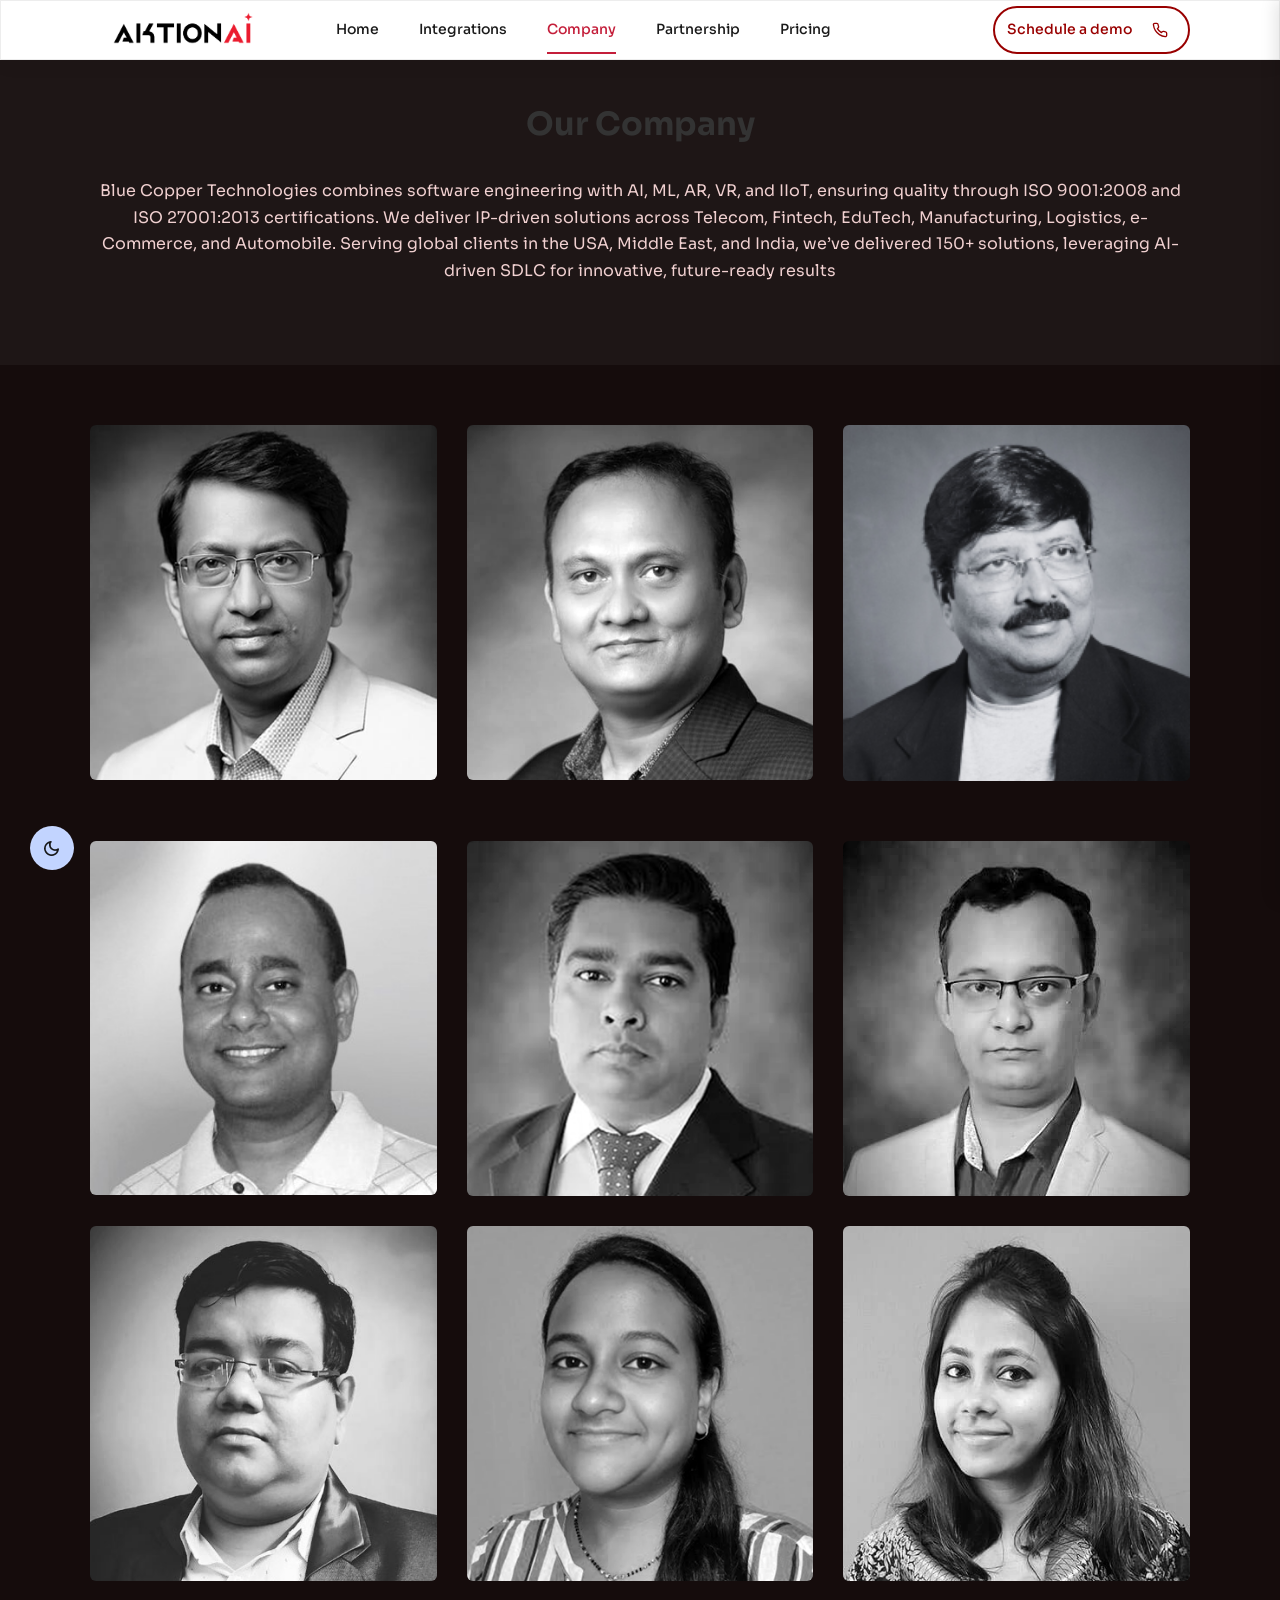
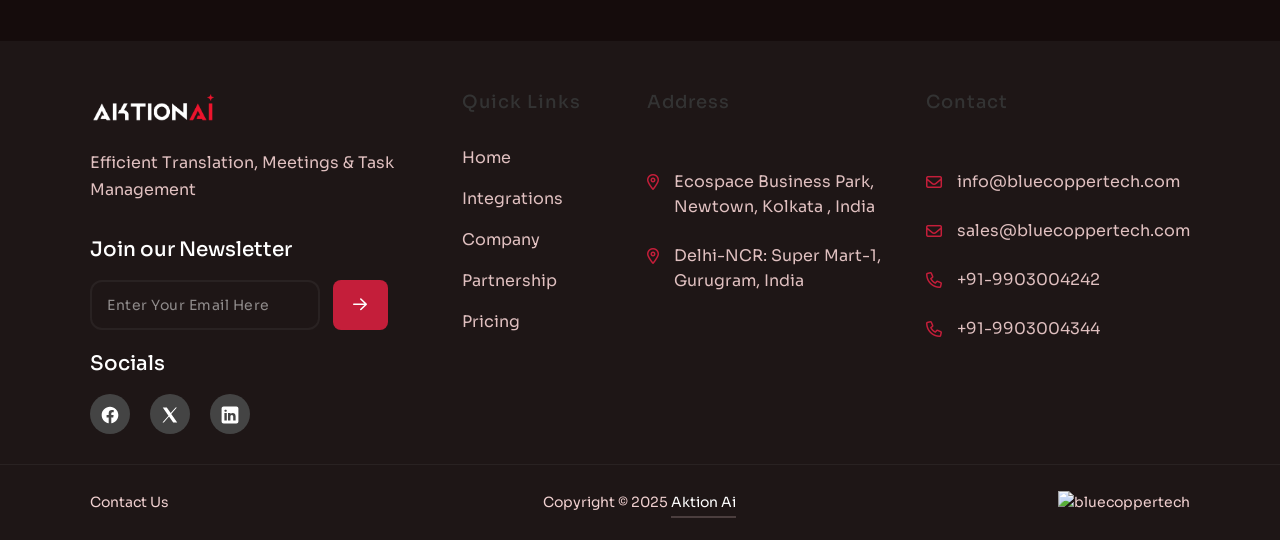
==== company.html @ ef2e386a "lot of changes" ====
<!DOCTYPE html>
<html lang="en">

<head>
    <meta charset="UTF-8">
    <meta name="viewport" content="width=device-width, initial-scale=1.0">
    <meta name="theme-style-mode" content="1"> <!-- 0 == light, 1 == dark -->

    <title>Company</title>
    <!-- Favicon -->
    <link rel="shortcut icon" type="image/x-icon" href="assets/images/logo/favicon.png">
    <!-- CSS ============================================ -->
    <link rel="stylesheet" href="assets/css/vendor/bootstrap.min.css">
    <link rel="stylesheet" href="assets/css/plugins/fontawesome-all.min.css">
    <link rel="stylesheet" href="assets/css/plugins/feature.css">
    <link rel="stylesheet" href="assets/css/plugins/animation.css">
    <link rel="stylesheet" href="assets/css/plugins/slick.css">
    <link rel="stylesheet" href="assets/css/plugins/slick-theme.css">
    <link rel="stylesheet" href="assets/css/plugins/bootstrap-select.min.css">
    <link rel="stylesheet" href="assets/css/plugins/prism.css">
    <link rel="stylesheet" href="assets/css/style.css">
    <link rel="stylesheet" href="assets/css/main.css">
</head>

<body>
    <main class="page-wrapper">
        <!-- End Header Top Area  -->
        <div id="my_switcher" class="my_switcher">
            <ul>
                <li>
                    <a href="javascript: void(0);" data-theme="light" class="setColor light">
                        <img src="assets/images/light/switch/sun-01.svg" alt="Sun images"><span title="Light Mode">
                            Light</span>
                    </a>
                </li>
                <li>
                    <a href="javascript: void(0);" data-theme="dark" class="setColor dark">
                        <img src="assets/images/light/switch/vector.svg" alt="Vector Images"><span title="Dark Mode">
                            Dark</span>
                    </a>
                </li>
            </ul>
        </div>

        <nav class="aktion-navbar">
            <div class="container aktion-navbar-container">
                <a href="index.html" class="aktion-logo">
                    <img src="assets/images/logo/Aktion-AI-logo.png" alt="Aktion AI Logo">
                </a>

                <button class="aktion-mobile-toggle-1">
                    <svg width="24" height="24" viewBox="0 0 24 24" fill="none">
                        <path d="M3 12H21M3 6H21M3 18H21" stroke="currentColor" stroke-width="2"
                            stroke-linecap="round" />
                    </svg>
                </button>

                <ul class="aktion-nav-links">
                    <li class="aktion-nav-item">
                        <a href="index.html" class="aktion-nav-link ">Home</a>
                    </li>
                    <li class="aktion-nav-item">
                        <a href="integrations.html" class="aktion-nav-link">Integrations</a>
                    </li>
                    <li class="aktion-nav-item">
                        <a href="company.html" class="aktion-nav-link active">Company</a>
                    </li>
                    <li class="aktion-nav-item">
                        <a href="partnership.html" class="aktion-nav-link">Partnership</a>
                    </li>

                    <!-- <li class="aktion-nav-item">
                                <a href="/learn.html" class="aktion-nav-link">Learn</a>
                            </li> -->
                    <li class="aktion-nav-item">
                        <a href="pricing.html" class="aktion-nav-link">Pricing</a>
                    </li>
                </ul>

                <a href="/contact.html" class=" d-sm-none d-md-block aktion-demo-btn">
                    Schedule a demo
                    <span class="aktion-phone-icon">
                        <svg viewBox="0 0 24 24" fill="none">
                            <path
                                d="M22 16.92v3a2 2 0 0 1-2.18 2 19.79 19.79 0 0 1-8.63-3.07 19.5 19.5 0 0 1-6-6 19.79 19.79 0 0 1-3.07-8.67A2 2 0 0 1 4.11 2h3a2 2 0 0 1 2 1.72c.127.96.361 1.903.7 2.81a2 2 0 0 1-.45 2.11L8.09 9.91a16 16 0 0 0 6 6l1.27-1.27a2 2 0 0 1 2.11-.45c.907.339 1.85.573 2.81.7A2 2 0 0 1 22 16.92z"
                                stroke="currentColor" stroke-width="2" stroke-linecap="round" stroke-linejoin="round" />
                        </svg>
                    </span>
                </a>
                <button class="aktion-mobile-toggle">
                    <svg width="24" height="24" viewBox="0 0 24 24" fill="none">
                        <path d="M3 12H21M3 6H21M3 18H21" stroke="currentColor" stroke-width="2"
                            stroke-linecap="round" />
                    </svg>
                </button>
            </div>
        </nav>
        <div class="nav-height"></div>
        <div class="nav-height"></div>

        <!-- Sidebar -->
        <div class="aktion-sidebar">
            <div class="aktion-sidebar-header">
                <a href="/" class="aktion-logo">
                    <img src="assets/images/logo/Aktion-AI-logo.png" alt="Aktion AI Logo">
                </a>
                <button class="aktion-sidebar-close">
                    <svg width="24" height="24" viewBox="0 0 24 24" fill="none">
                        <path d="M18 6L6 18M6 6l12 12" stroke="currentColor" stroke-width="2" stroke-linecap="round" />
                    </svg>
                </button>
            </div>
            <ul class="aktion-nav-links">
                <li class="aktion-nav-item">
                    <a href="/" class="aktion-nav-link">Home</a>
                </li>
                <li class="aktion-nav-item">
                    <a href="/partnership.html" class="aktion-nav-link">Partnership</a>
                </li>
                <li class="aktion-nav-item">
                    <a href="/integrations.html" class="aktion-nav-link">Integrations</a>
                </li>
                <li class="aktion-nav-item">
                    <a href="/company.html" class="aktion-nav-link active">Company</a>
                </li>
                <li class="aktion-nav-item">
                    <a href="/pricing.html" class="aktion-nav-link">Pricing</a>
                </li>
            </ul>
            <a href="contact.html" class="aktion-demo-btn">
                Schedule a demo
                <span class="aktion-phone-icon">
                    <svg viewBox="0 0 24 24" fill="none">
                        <path
                            d="M22 16.92v3a2 2 0 0 1-2.18 2 19.79 19.79 0 0 1-8.63-3.07 19.5 19.5 0 0 1-6-6 19.79 19.79 0 0 1-3.07-8.67A2 2 0 0 1 4.11 2h3a2 2 0 0 1 2 1.72c.127.96.361 1.903.7 2.81a2 2 0 0 1-.45 2.11L8.09 9.91a16 16 0 0 0 6 6l1.27-1.27a2 2 0 0 1 2.11-.45c.907.339 1.85.573 2.81.7A2 2 0 0 1 22 16.92z"
                            stroke="currentColor" stroke-width="2" stroke-linecap="round" stroke-linejoin="round" />
                    </svg>
                </span>
            </a>
        </div>
        <div class="aktion-overlay">
        </div>

        <!-- Imroz Preloader -->
        <div class="preloader">
            <div class='loader'>
                <div class='circle'></div>
                <div class='circle'></div>
                <div class='circle'></div>
                <div class='circle'></div>
                <div class='circle'></div>
            </div>
        </div>

        <!-- Start Breadcrumb Area  -->
        <div class="main-content ">
            <!-- Start Breadcarumb area  -->
            <div class="breadcrumb-area breadcarumb-style-1 pt--50 pb--50">
                <div class="container">
                    <div class="row">
                        <div class="col-lg-12">
                            <div class="breadcrumb-inner text-center">
                                <h3 class="title h3">Our Company</h3>
                                <!-- <ul class="page-list">
                                    <li class="rainbow-breadcrumb-item"><a href="index.html">Home</a></li>
                                    <li class="rainbow-breadcrumb-item active">Our Company</li>
                                </ul> -->
                                <p class="mt-5">Blue Copper Technologies combines software engineering with AI, ML, AR,
                                    VR, and IIoT,
                                    ensuring quality through ISO
                                    9001:2008 and ISO 27001:2013 certifications.
                                    We deliver IP-driven solutions across Telecom, Fintech, EduTech, Manufacturing,
                                    Logistics, e-Commerce, and Automobile.

                                    Serving global clients in the USA, Middle East, and India, we’ve delivered 150+
                                    solutions, leveraging AI-driven SDLC for
                                    innovative, future-ready results</p>
                            </div>
                        </div>
                    </div>
                </div>
            </div>
            <!-- End Breadcarumb area  -->
        </div>

        <div class="rbt-team-area bg-color-1 mt-5 pt-5 pb--0">
            <div class="container">
                <div class="row row--15 mt_dec--30">
                    <!-- Start Single Team  -->
                    <div class="col-lg-4 col-md-6 col-sm-6 col-12 mt--30">
                        <div class="team">
                            <div class="thumbnail"><img src="assets/images/team/arg.png" alt="Team Images">
                            </div>
                            <div class="content">
                                <h4 class="title">ARUNABHA GHOSH</h4>
                                <p class="designation">FOUNDER & CEO</p>
                            </div>
                            <ul class="social-icon">
                                <!-- <li><a href="#"><i class="fab fa-facebook-f"></i></a></li> -->
                                <li><a href="https://www.linkedin.com/in/argindia/"><i
                                            class="fab fa-linkedin-in"></i></a></li>
                                <!-- <li><a href="#"><i class="fab fa-twitter"></i></a></li> -->
                            </ul>
                        </div>
                    </div>
                    <!-- End Single Team  -->

                    <!-- Start Single Team  -->
                    <div class="col-lg-4 col-md-6 col-sm-6 col-12 mt--30">
                        <div class="team">
                            <div class="thumbnail"><img src="assets/images/team/abg.png" alt="Team Images">
                            </div>
                            <div class="content">
                                <h4 class="title">Abhisek Ghosh</h4>
                                <p class="designation">FOUNDER & CTO</p>
                            </div>
                            <ul class="social-icon">
                                <!-- <li><a href="#"><i class="fab fa-facebook-f"></i></a></li> -->
                                <li><a href="https://www.linkedin.com/in/abghosh/"><i
                                            class="fab fa-linkedin-in"></i></a></li>
                                <!-- <li><a href="#"><i class="fab fa-twitter"></i></a></li> -->
                            </ul>
                        </div>
                    </div>
                    <!-- End Single Team  -->

                    <!-- Start Single Team  -->
                    <div class="col-lg-4 col-md-6 col-sm-6 col-12 mt--30">
                        <div class="team">
                            <div class="thumbnail"><img src="assets/images/team/abhijit-chakrabarty-3.png"
                                    alt="Team Images">
                            </div>
                            <div class="content">
                                <h4 class="title">Abhijit Chakrabarti</h4>
                                <p class="designation">Principal Consultant</p>
                            </div>
                            <ul class="social-icon">
                                <!-- <li><a href="#"><i class="fab fa-facebook-f"></i></a></li> -->
                                <li><a href="https://www.linkedin.com/in/abhijit-chakrabarti-7b4aaa42/"><i
                                            class="fab fa-linkedin-in"></i></a></li>
                                <!-- <li><a href="#"><i class="fab fa-twitter"></i></a></li> -->
                            </ul>
                        </div>
                    </div>
                    <!-- End Single Team  -->

                </div>
            </div>
        </div>


        <!-- Start Team Area  -->
        <div class="rbt-team-area bg-color-1 mt-5 pt-5 pb-5 mb-5">
            <div class="container">

                <div class="row row--15 mt_dec--30">
                    <!-- Start Single Team  -->
                    <!-- Sumit Dey -->
                    <div class="col-lg-4 col-md-6 col-sm-6 col-12 mt--30">
                        <div class="team">
                            <div class="thumbnail"><img src="assets/images/team/sumit.jpg" alt="Team Images">
                            </div>
                            <div class="content">
                                <h4 class="title">Sumit Dey</h4>
                                <p class="designation">Growth Orchestrator</p>
                            </div>
                            <ul class="social-icon">
                                <li><a href="https://www.linkedin.com/in/sumit-dey-11640a7/"><i
                                            class="fab fa-linkedin-in"></i></a></li>
                            </ul>
                        </div>
                    </div>

                    <!-- Kumar Prasenjit -->
                    <div class="col-lg-4 col-md-6 col-sm-6 col-12 mt--30">
                        <div class="team">
                            <div class="thumbnail"><img src="assets/images/team/kp.png" alt="Team Images">
                            </div>
                            <div class="content">
                                <h4 class="title">Kumar Prasenjit</h4>
                                <p class="designation">GM - Technology</p>
                            </div>
                            <ul class="social-icon">
                                <li><a href="https://www.linkedin.com/in/kumar-prasenjit/"><i
                                            class="fab fa-linkedin-in"></i></a></li>
                            </ul>
                        </div>
                    </div>

                    <!-- Abhirup Ghosh -->
                    <div class="col-lg-4 col-md-6 col-sm-6 col-12 mt--30">
                        <div class="team">
                            <div class="thumbnail"><img src="assets/images/team/ag.png" alt="Team Images">
                            </div>
                            <div class="content">
                                <h4 class="title">Abhirup Ghosh</h4>
                                <p class="designation">GM - Projects</p>
                            </div>
                            <ul class="social-icon">
                                <li><a href="https://www.linkedin.com/in/abhirup-ghosh/"><i
                                            class="fab fa-linkedin-in"></i></a></li>
                            </ul>
                        </div>
                    </div>

                    <!-- Animesh Sarkar -->
                    <div class="col-lg-4 col-md-6 col-sm-6 col-12 mt--30">
                        <div class="team">
                            <div class="thumbnail"><img src="assets/images/team/as.png" alt="Team Images">
                            </div>
                            <div class="content">
                                <h4 class="title">Animesh Sarkar</h4>
                                <p class="designation">Solution Architect</p>
                            </div>
                            <ul class="social-icon">
                                <li><a href="https://www.linkedin.com/in/abhirup-ghosh/"><i
                                            class="fab fa-linkedin-in"></i></a></li>
                            </ul>
                        </div>
                    </div>

                    <!-- Aparajita Sinha -->
                    <div class="col-lg-4 col-md-6 col-sm-6 col-12 mt--30">
                        <div class="team">
                            <div class="thumbnail"><img src="assets/images/team/aps.png" alt="Team Images">
                            </div>
                            <div class="content">
                                <h4 class="title">Aparajita Sinha</h4>
                                <p class="designation">Project Manager</p>
                            </div>
                            <ul class="social-icon">
                                <li><a href="https://www.linkedin.com/in/aparajita-sinha-bb869468/"><i
                                            class="fab fa-linkedin-in"></i></a></li>
                            </ul>
                        </div>
                    </div>

                    <!-- Pampa Das -->
                    <div class="col-lg-4 col-md-6 col-sm-6 col-12 mt--30">
                        <div class="team">
                            <div class="thumbnail"><img src="assets/images/team/pd.png" alt="Team Images">
                            </div>
                            <div class="content">
                                <h4 class="title">Pampa Das</h4>
                                <p class="designation">Manager, Operations</p>
                            </div>
                            <ul class="social-icon">
                                <li><a href="https://www.linkedin.com/in/pampa-das-901b8556/"><i
                                            class="fab fa-linkedin-in"></i></a></li>
                            </ul>
                        </div>
                    </div>
                </div>
            </div>
        </div>

        <!-- Start Footer Area  -->
        <footer class="rainbow-footer footer-style-default footer-style-3 position-relative">
            <div class="footer-top">
                <div class="container">
                    <div class="row justify-content-between">
                        <div class="col-lg-4 col-md-6 col-sm-12 col-12">
                            <div class="rainbow-footer-widget">
                                <div class="logo">
                                    <a href="index.html">
                                        <img class="logo-light" src="assets/images/logo/logo.png" alt="ChatBot Logo">
                                        <img class="logo-dark" src="assets/images/logo/logo.png" alt="ChatBot Logo">
                                    </a>
                                </div>
                                <p class="b1 desc-text">Efficient Translation, Meetings & Task Management</p>
                                <h6 class="subtitle">Join our Newsletter</h6>
                                <form class="newsletter-form" action="#">
                                    <div class="form-group">
                                        <input type="email" placeholder="Enter Your Email Here">
                                        <button class="btn-default bg-solid-primary" type="submit"><i
                                                class="fa-sharp fa-regular fa-arrow-right"></i></button>
                                    </div>
                                </form>
                                <h6 class="subtitle">Socials </h6>

                                <div class="social-icons">

                                    <a href="https://www.facebook.com/bluecoppertechnologies" target="_blank"
                                        aria-label="Facebook">
                                        <!-- Facebook SVG Icon -->
                                        <svg xmlns="http://www.w3.org/2000/svg" fill="#000000" width="800px"
                                            height="800px" viewBox="0 0 24 24">
                                            <path
                                                d="M12 2.03998C6.5 2.03998 2 6.52998 2 12.06C2 17.06 5.66 21.21 10.44 21.96V14.96H7.9V12.06H10.44V9.84998C10.44 7.33998 11.93 5.95998 14.22 5.95998C15.31 5.95998 16.45 6.14998 16.45 6.14998V8.61998H15.19C13.95 8.61998 13.56 9.38998 13.56 10.18V12.06H16.34L15.89 14.96H13.56V21.96C15.9164 21.5878 18.0622 20.3855 19.6099 18.57C21.1576 16.7546 22.0054 14.4456 22 12.06C22 6.52998 17.5 2.03998 12 2.03998Z" />
                                        </svg>
                                    </a>
                                    <a href="https://x.com/bluecoppertech?t=zVnRLZKMNNInncUaqoK-mA&s=09" target="_blank"
                                        aria-label="Twitter">
                                        <!-- Twitter SVG Icon -->
                                        <svg xmlns="http://www.w3.org/2000/svg" x="0px" y="0px" width="100" height="100"
                                            viewBox="0 0 50 50">
                                            <path
                                                d="M 6.9199219 6 L 21.136719 26.726562 L 6.2285156 44 L 9.40625 44 L 22.544922 28.777344 L 32.986328 44 L 43 44 L 28.123047 22.3125 L 42.203125 6 L 39.027344 6 L 26.716797 20.261719 L 16.933594 6 L 6.9199219 6 z">
                                            </path>
                                        </svg>
                                    </a>
                                    <a href="https://www.linkedin.com/company/blue-copper-technologies/" target="_blank"
                                        aria-label="LinkedIn">
                                        <!-- LinkedIn SVG Icon -->
                                        <svg xmlns="http://www.w3.org/2000/svg" x="0px" y="0px" width="100" height="100"
                                            viewBox="0 0 50 50">
                                            <path
                                                d="M41,4H9C6.24,4,4,6.24,4,9v32c0,2.76,2.24,5,5,5h32c2.76,0,5-2.24,5-5V9C46,6.24,43.76,4,41,4z M17,20v19h-6V20H17z M11,14.47c0-1.4,1.2-2.47,3-2.47s2.93,1.07,3,2.47c0,1.4-1.12,2.53-3,2.53C12.2,17,11,15.87,11,14.47z M39,39h-6c0,0,0-9.26,0-10 c0-2-1-4-3.5-4.04h-0.08C27,24.96,26,27.02,26,29c0,0.91,0,10,0,10h-6V20h6v2.56c0,0,1.93-2.56,5.81-2.56 c3.97,0,7.19,2.73,7.19,8.26V39z">
                                            </path>
                                        </svg>
                                    </a>

                                </div>
                            </div>
                        </div>
                        <div class="col-lg-2 col-md-6 col-sm-6 col-12">
                            <div class="rainbow-footer-widget">
                                <div class="widget-menu-bottom">
                                    <h4 class="title">Quick Links</h4>
                                    <div class="inner">
                                        <ul class="footer-link link-hover">
                                            <li><a href="index.html">Home</a></li>
                                            <li><a href="integrations.html">Integrations</a></li>
                                            <li><a href="company.html">Company</a></li>
                                            <li><a href="#">Partnership</a></li>
                                            <li><a href="pricing.html">Pricing</a></li>
                                        </ul>
                                    </div>
                                </div>
                            </div>
                        </div>
                        <!-- <div class="col-lg-2 col-md-6 col-sm-6 col-12">
                                    <div class="rainbow-footer-widget">
                                        <div class="widget-menu-top">
                                            <h4 class="title">Features</h4>
                                            <div class="inner">
                                                <ul class="footer-link link-hover">
                                                    <li><a href="product.html">Meeting Transcipt</a></li>
                                                    <li><a href="product.html">Task Categorization</a></li>
                                                    <li><a href="product.html">AI Assigner </a></li>
                                                    <li><a href="code-generator.html">Code Generator</a></li>
                                                    <li><a href="#">Education Feedback</a></li>
                                                </ul>
                                            </div>
                                        </div>
                                    </div>
                                </div> -->
                        <div class="col-lg-3 col-md-6 col-sm-6 col-12">
                            <div class="rainbow-footer-widget">
                                <div class="widget-menu-top">
                                    <h4 class="title">Address</h4>
                                    <div class="inner contact-div ">

                                        <ul class="footer-link contact-link">
                                            <li><i class="contact-icon fa-regular fa-location-dot"></i><a
                                                    href="#">Ecospace
                                                    Business Park, Newtown, Kolkata , India
                                                </a></li>
                                            <li><i class="contact-icon fa-regular fa-location-dot"></i><a href="#">
                                                    Delhi-NCR: Super Mart-1, Gurugram, India

                                                </a></li>
                                        </ul>
                                    </div>
                                </div>
                            </div>
                        </div>
                        <div class="col-lg-3 col-md-6 col-sm-6 col-12">
                            <div class="rainbow-footer-widget">
                                <div class="widget-menu-top">
                                    <h4 class="title">Contact</h4>
                                    <div class="inner contact-div ">
                                        <ul class="footer-link contact-link">
                                            <li><i class="contact-icon fa-sharp fa-regular fa-envelope"></i><a
                                                    href="mailto:info@bluecoppertech.com">info@bluecoppertech.com</a>
                                            </li>
                                            <li><i class="contact-icon fa-sharp fa-regular fa-envelope"></i><a
                                                    href="mailto:sales@bluecoppertech.com">sales@bluecoppertech.com</a>
                                            </li>
                                            <li><i class="contact-icon fa-regular fa-phone"></i><a
                                                    href="tel:+919903004242">+91-9903004242</a>
                                            </li>
                                            <li><i class="contact-icon fa-regular fa-phone"></i><a
                                                    href="tel:+919903004344">+91-9903004344</a>
                                            </li>
                                        </ul>


                                    </div>
                                </div>
                            </div>
                        </div>
                    </div>
                </div>
            </div>
        </footer>

        <div class="copyright-area copyright-style-one">
            <div class="container">
                <div class="row align-items-center">
                    <div class="col-lg-4 col-md-4 col-sm-12">
                        <div class="copyright-left">
                            <ul class="ft-menu link-hover d-flex flex-wrap">
                                <li class="me-3">
                                    <a href="contact.html">Contact Us</a>
                                </li>
                            </ul>
                        </div>
                    </div>
                    <div class="col-lg-4 col-md-4 col-sm-12">
                        <div class="copyright-center text-center">
                            <p class="copyright-text mb-0">Copyright © 2025 <a href="/"
                                    class="btn-read-more"><span>Aktion
                                        Ai</span></a></p>
                        </div>
                    </div>
                    <div class="col-lg-4 col-md-4 col-sm-12 text-lg-end text-md-end text-center">
                        <img src="https://bluecoppertech.com/images/logo-small-reverse.png" alt="bluecoppertech"
                            class="bluecopper-copyright-img">
                    </div>
                </div>
            </div>
        </div>

        <div class="rbt-progress-parent">
            <svg class="rbt-back-circle svg-inner" width="100%" height="100%" viewBox="-1 -1 102 102">
                <path d="M50,1 a49,49 0 0,1 0,98 a49,49 0 0,1 0,-98" />
            </svg>
        </div>
    </main>

    <!-- All Scripts  -->
    <div class="rbt-progress-parent">
        <svg class="rbt-back-circle svg-inner" width="100%" height="100%" viewBox="-1 -1 102 102">
            <path d="M50,1 a49,49 0 0,1 0,98 a49,49 0 0,1 0,-98" />
        </svg>
    </div>

    <!-- JS
============================================ -->
    <script src="assets/js/vendor/modernizr.min.js"></script>
    <script src="assets/js/vendor/jquery.min.js"></script>
    <script src="assets/js/vendor/bootstrap.min.js"></script>
    <script src="assets/js/vendor/waypoint.min.js"></script>
    <script src="assets/js/vendor/wow.min.js"></script>
    <script src="assets/js/vendor/counterup.min.js"></script>
    <script src="assets/js/vendor/sal.min.js"></script>
    <script src="assets/js/vendor/slick.min.js"></script>
    <script src="assets/js/vendor/text-type.js"></script>
    <script src="assets/js/vendor/prism.js"></script>
    <script src="assets/js/vendor/bootstrap-select.min.js"></script>
    <script src="assets/js/vendor/backto-top.js"></script>
    <!-- Light Mode Switcher -->
    <script src="assets/js/vendor/js.cookie.js"></script>
    <script src="assets/js/vendor/jquery.style.swicher.js"></script>

    <script src="assets/js/vendor/jquery-one-page-nav.js"></script>
    <!-- Main JS -->
    <script src="assets/js/main.js"></script>
</body>

</html>
---- assets/css/plugins/feature.css ----
@font-face {
	font-family: 'Feather';
	src:
	url('../../fonts/Feather.ttf?sdxovp') format('truetype'),
	url('../../fonts/Feather.woff?sdxovp') format('woff'),
	url('../../fonts/Feather.svg?sdxovp#Feather') format('svg');
	font-weight: normal;
	font-style: normal;
}
[class^="feather-"], [class*=" feather-"] {
	font-family: 'feather' !important;
	speak: none;
	font-style: normal;
	font-weight: normal;
	font-variant: normal;
	text-transform: none;
	line-height: 1;
	-webkit-font-smoothing: antialiased;
	-moz-osx-font-smoothing: grayscale;
}

.feather-activity:before {
	content: "\e900";
}
.feather-airplay:before {
	content: "\e901";
}
.feather-alecirclert-:before {
	content: "\e902";
}
.feather-alert-octagon:before {
	content: "\e903";
}
.feather-alert-triangle:before {
	content: "\e904";
}
.feather-align-center:before {
	content: "\e905";
}
.feather-align-justify:before {
	content: "\e906";
}
.feather-align-left:before {
	content: "\e907";
}
.feather-align-right:before {
	content: "\e908";
}
.feather-anchor:before {
	content: "\e909";
}
.feather-aperture:before {
	content: "\e90a";
}
.feather-archive:before {
	content: "\e90b";
}
.feather-arrow-down:before {
	content: "\e90c";
}
.feather-arrow-down-circle:before {
	content: "\e90d";
}
.feather-arrow-down-left:before {
	content: "\e90e";
}
.feather-arrow-down-right:before {
	content: "\e90f";
}
.feather-arrow-left:before {
	content: "\e910";
}
.feather-arrow-left-circle:before {
	content: "\e911";
}
.feather-arrow-right:before {
	content: "\e912";
}
.feather-arrow-right-circle:before {
	content: "\e913";
}
.feather-arrow-up:before {
	content: "\e914";
}
.feather-arrow-up-circle:before {
	content: "\e915";
}
.feather-arrow-up-left:before {
	content: "\e916";
}
.feather-arrow-up-right:before {
	content: "\e917";
}
.feather-at-sign:before {
	content: "\e918";
}
.feather-award:before {
	content: "\e919";
}
.feather-bar-chart:before {
	content: "\e91a";
}
.feather-bar-chart-2:before {
	content: "\e91b";
}
.feather-battery:before {
	content: "\e91c";
}
.feather-battery-charging:before {
	content: "\e91d";
}
.feather-bell:before {
	content: "\e91e";
}
.feather-bell-off:before {
	content: "\e91f";
}
.feather-bluetooth:before {
	content: "\e920";
}
.feather-bold:before {
	content: "\e921";
}
.feather-book:before {
	content: "\e922";
}
.feather-book-open:before {
	content: "\e923";
}
.feather-bookmark:before {
	content: "\e924";
}
.feather-box:before {
	content: "\e925";
}
.feather-briefcase:before {
	content: "\e926";
}
.feather-calendar:before {
	content: "\e927";
}
.feather-camera:before {
	content: "\e928";
}
.feather-camera-off:before {
	content: "\e929";
}
.feather-cast:before {
	content: "\e92a";
}
.feather-check:before {
	content: "\e92b";
}
.feather-check-circle:before {
	content: "\e92c";
}
.feather-check-square:before {
	content: "\e92d";
}
.feather-chevron-down:before {
	content: "\e92e";
}
.feather-chevron-left:before {
	content: "\e92f";
}
.feather-chevron-right:before {
	content: "\e930";
}
.feather-chevron-up:before {
	content: "\e931";
}
.feather-chevrons-down:before {
	content: "\e932";
}
.feather-chevrons-left:before {
	content: "\e933";
}
.feather-chevrons-right:before {
	content: "\e934";
}
.feather-chevrons-up:before {
	content: "\e935";
}
.feather-chrome:before {
	content: "\e936";
}
.feather-circle:before {
	content: "\e937";
}
.feather-clipboard:before {
	content: "\e938";
}
.feather-clock:before {
	content: "\e939";
}
.feather-cloud:before {
	content: "\e93a";
}
.feather-cloud-drizzle:before {
	content: "\e93b";
}
.feather-cloud-lightning:before {
	content: "\e93c";
}
.feather-cloud-off:before {
	content: "\e93d";
}
.feather-cloud-rain:before {
	content: "\e93e";
}
.feather-cloud-snow:before {
	content: "\e93f";
}
.feather-code:before {
	content: "\e940";
}
.feather-codepen:before {
	content: "\e941";
}
.feather-command:before {
	content: "\e942";
}
.feather-compass:before {
	content: "\e943";
}
.feather-copy:before {
	content: "\e944";
}
.feather-corner-down-left:before {
	content: "\e945";
}
.feather-corner-down-right:before {
	content: "\e946";
}
.feather-corner-left-down:before {
	content: "\e947";
}
.feather-corner-left-up:before {
	content: "\e948";
}
.feather-corner-right-down:before {
	content: "\e949";
}
.feather-corner-right-up:before {
	content: "\e94a";
}
.feather-corner-up-left:before {
	content: "\e94b";
}
.feather-corner-up-right:before {
	content: "\e94c";
}
.feather-cpu:before {
	content: "\e94d";
}
.feather-credit-card:before {
	content: "\e94e";
}
.feather-crop:before {
	content: "\e94f";
}
.feather-crosshair:before {
	content: "\e950";
}
.feather-database:before {
	content: "\e951";
}
.feather-delete:before {
	content: "\e952";
}
.feather-disc:before {
	content: "\e953";
}
.feather-dollar-sign:before {
	content: "\e954";
}
.feather-download:before {
	content: "\e955";
}
.feather-download-cloud:before {
	content: "\e956";
}
.feather-droplet:before {
	content: "\e957";
}
.feather-edit:before {
	content: "\e958";
}
.feather-edit-2:before {
	content: "\e959";
}
.feather-edit-3:before {
	content: "\e95a";
}
.feather-external-link:before {
	content: "\e95b";
}
.feather-eye:before {
	content: "\e95c";
}
.feather-eye-off:before {
	content: "\e95d";
}
.feather-facebook:before {
	content: "\e95e";
}
.feather-fast-forward:before {
	content: "\e95f";
}
.feather-feather:before {
	content: "\e960";
}
.feather-file:before {
	content: "\e961";
}
.feather-file-minus:before {
	content: "\e962";
}
.feather-file-plus:before {
	content: "\e963";
}
.feather-file-text:before {
	content: "\e964";
}
.feather-film:before {
	content: "\e965";
}
.feather-filter:before {
	content: "\e966";
}
.feather-flag:before {
	content: "\e967";
}
.feather-folder:before {
	content: "\e968";
}
.feather-folder-minus:before {
	content: "\e969";
}
.feather-folder-plus:before {
	content: "\e96a";
}
.feather-gift:before {
	content: "\e96b";
}
.feather-git-branch:before {
	content: "\e96c";
}
.feather-git-commit:before {
	content: "\e96d";
}
.feather-git-merge:before {
	content: "\e96e";
}
.feather-git-pull-request:before {
	content: "\e96f";
}
.feather-github:before {
	content: "\e970";
}
.feather-gitlab:before {
	content: "\e971";
}
.feather-globe:before {
	content: "\e972";
}
.feather-grid:before {
	content: "\e973";
}
.feather-hard-drive:before {
	content: "\e974";
}
.feather-hash:before {
	content: "\e975";
}
.feather-headphones:before {
	content: "\e976";
}
.feather-heart:before {
	content: "\e977";
}
.feather-help-circle:before {
	content: "\e978";
}
.feather-home:before {
	content: "\e979";
}
.feather-image:before {
	content: "\e97a";
}
.feather-inbox:before {
	content: "\e97b";
}
.feather-info:before {
	content: "\e97c";
}
.feather-instagram:before {
	content: "\e97d";
}
.feather-italic:before {
	content: "\e97e";
}
.feather-layers:before {
	content: "\e97f";
}
.feather-layout:before {
	content: "\e980";
}
.feather-life-buoy:before {
	content: "\e981";
}
.feather-link:before {
	content: "\e982";
}
.feather-link-2:before {
	content: "\e983";
}
.feather-linkedin:before {
	content: "\e984";
}
.feather-list:before {
	content: "\e985";
}
.feather-loader:before {
	content: "\e986";
}
.feather-lock:before {
	content: "\e987";
}
.feather-log-in:before {
	content: "\e988";
}
.feather-log-out:before {
	content: "\e989";
}
.feather-mail:before {
	content: "\e98a";
}
.feather-map:before {
	content: "\e98b";
}
.feather-map-pin:before {
	content: "\e98c";
}
.feather-maximize:before {
	content: "\e98d";
}
.feather-maximize-2:before {
	content: "\e98e";
}
.feather-menu:before {
	content: "\e98f";
}
.feather-message-circle:before {
	content: "\e990";
}
.feather-message-square:before {
	content: "\e991";
}
.feather-mic:before {
	content: "\e992";
}
.feather-mic-off:before {
	content: "\e993";
}
.feather-minimize:before {
	content: "\e994";
}
.feather-minimize-2:before {
	content: "\e995";
}
.feather-minus:before {
	content: "\e996";
}
.feather-minus-circle:before {
	content: "\e997";
}
.feather-minus-square:before {
	content: "\e998";
}
.feather-monitor:before {
	content: "\e999";
}
.feather-moon:before {
	content: "\e99a";
}
.feather-more-horizontal:before {
	content: "\e99b";
}
.feather-more-vertical:before {
	content: "\e99c";
}
.feather-move:before {
	content: "\e99d";
}
.feather-music:before {
	content: "\e99e";
}
.feather-navigation:before {
	content: "\e99f";
}
.feather-navigation-2:before {
	content: "\e9a0";
}
.feather-octagon:before {
	content: "\e9a1";
}
.feather-package:before {
	content: "\e9a2";
}
.feather-paperclip:before {
	content: "\e9a3";
}
.feather-pause:before {
	content: "\e9a4";
}
.feather-pause-circle:before {
	content: "\e9a5";
}
.feather-percent:before {
	content: "\e9a6";
}
.feather-phone:before {
	content: "\e9a7";
}
.feather-phone-call:before {
	content: "\e9a8";
}
.feather-phone-forwarded:before {
	content: "\e9a9";
}
.feather-phone-incoming:before {
	content: "\e9aa";
}
.feather-phone-missed:before {
	content: "\e9ab";
}
.feather-phone-off:before {
	content: "\e9ac";
}
.feather-phone-outgoing:before {
	content: "\e9ad";
}
.feather-pie-chart:before {
	content: "\e9ae";
}
.feather-play:before {
	content: "\e9af";
}
.feather-play-circle:before {
	content: "\e9b0";
}
.feather-plus:before {
	content: "\e9b1";
}
.feather-plus-circle:before {
	content: "\e9b2";
}
.feather-plus-square:before {
	content: "\e9b3";
}
.feather-pocket:before {
	content: "\e9b4";
}
.feather-power:before {
	content: "\e9b5";
}
.feather-printer:before {
	content: "\e9b6";
}
.feather-radio:before {
	content: "\e9b7";
}
.feather-refresh-ccw:before {
	content: "\e9b8";
}
.feather-refresh-cw:before {
	content: "\e9b9";
}
.feather-repeat:before {
	content: "\e9ba";
}
.feather-rewind:before {
	content: "\e9bb";
}
.feather-rotate-ccw:before {
	content: "\e9bc";
}
.feather-rotate-cw:before {
	content: "\e9bd";
}
.feather-rss:before {
	content: "\e9be";
}
.feather-save:before {
	content: "\e9bf";
}
.feather-scissors:before {
	content: "\e9c0";
}
.feather-search:before {
	content: "\e9c1";
}
.feather-send:before {
	content: "\e9c2";
}
.feather-server:before {
	content: "\e9c3";
}
.feather-settings:before {
	content: "\e9c4";
}
.feather-share:before {
	content: "\e9c5";
}
.feather-share-2:before {
	content: "\e9c6";
}
.feather-shield:before {
	content: "\e9c7";
}
.feather-shield-off:before {
	content: "\e9c8";
}
.feather-shopping-bag:before {
	content: "\e9c9";
}
.feather-shopping-cart:before {
	content: "\e9ca";
}
.feather-shuffle:before {
	content: "\e9cb";
}
.feather-sidebar:before {
	content: "\e9cc";
}
.feather-skip-back:before {
	content: "\e9cd";
}
.feather-skip-forward:before {
	content: "\e9ce";
}
.feather-slack:before {
	content: "\e9cf";
}
.feather-slash:before {
	content: "\e9d0";
}
.feather-sliders:before {
	content: "\e9d1";
}
.feather-smartphone:before {
	content: "\e9d2";
}
.feather-speaker:before {
	content: "\e9d3";
}
.feather-square:before {
	content: "\e9d4";
}
.feather-star:before {
	content: "\e9d5";
}
.feather-stop-circle:before {
	content: "\e9d6";
}
.feather-sun:before {
	content: "\e9d7";
}
.feather-sunrise:before {
	content: "\e9d8";
}
.feather-sunset:before {
	content: "\e9d9";
}
.feather-tablet:before {
	content: "\e9da";
}
.feather-tag:before {
	content: "\e9db";
}
.feather-target:before {
	content: "\e9dc";
}
.feather-terminal:before {
	content: "\e9dd";
}
.feather-thermometer:before {
	content: "\e9de";
}
.feather-thumbs-down:before {
	content: "\e9df";
}
.feather-thumbs-up:before {
	content: "\e9e0";
}
.feather-toggle-left:before {
	content: "\e9e1";
}
.feather-toggle-right:before {
	content: "\e9e2";
}
.fa-solid fa-trash:before {
	content: "\e9e3";
}
.fa-solid fa-trash-2:before {
	content: "\e9e4";
}
.feather-trending-down:before {
	content: "\e9e5";
}
.feather-trending-up:before {
	content: "\e9e6";
}
.feather-triangle:before {
	content: "\e9e7";
}
.feather-truck:before {
	content: "\e9e8";
}
.feather-tv:before {
	content: "\e9e9";
}
.feather-twitter:before {
	content: "\e9ea";
}
.feather-type:before {
	content: "\e9eb";
}
.feather-umbrella:before {
	content: "\e9ec";
}
.feather-underline:before {
	content: "\e9ed";
}
.feather-unlock:before {
	content: "\e9ee";
}
.feather-upload:before {
	content: "\e9ef";
}
.feather-upload-cloud:before {
	content: "\e9f0";
}
.feather-user:before {
	content: "\e9f1";
}
.feather-user-check:before {
	content: "\e9f2";
}
.feather-user-minus:before {
	content: "\e9f3";
}
.feather-user-plus:before {
	content: "\e9f4";
}
.feather-user-x:before {
	content: "\e9f5";
}
.feather-users:before {
	content: "\e9f6";
}
.feather-video:before {
	content: "\e9f7";
}
.feather-video-off:before {
	content: "\e9f8";
}
.feather-voicemail:before {
	content: "\e9f9";
}
.feather-volume:before {
	content: "\e9fa";
}
.feather-volume-1:before {
	content: "\e9fb";
}
.feather-volume-2:before {
	content: "\e9fc";
}
.feather-volume-x:before {
	content: "\e9fd";
}
.feather-watch:before {
	content: "\e9fe";
}
.feather-wifi:before {
	content: "\e9ff";
}
.feather-wifi-off:before {
	content: "\ea00";
}
.feather-wind:before {
	content: "\ea01";
}
.feather-x:before {
	content: "\ea02";
}
.feather-x-circle:before {
	content: "\ea03";
}
.feather-x-square:before {
	content: "\ea04";
}
.feather-youtube:before {
	content: "\ea05";
}
.feather-zap:before {
	content: "\ea06";
}
.feather-zap-off:before {
	content: "\ea07";
}
.feather-zoom-in:before {
	content: "\ea08";
}
.feather-zoom-out:before {
	content: "\ea09";
}
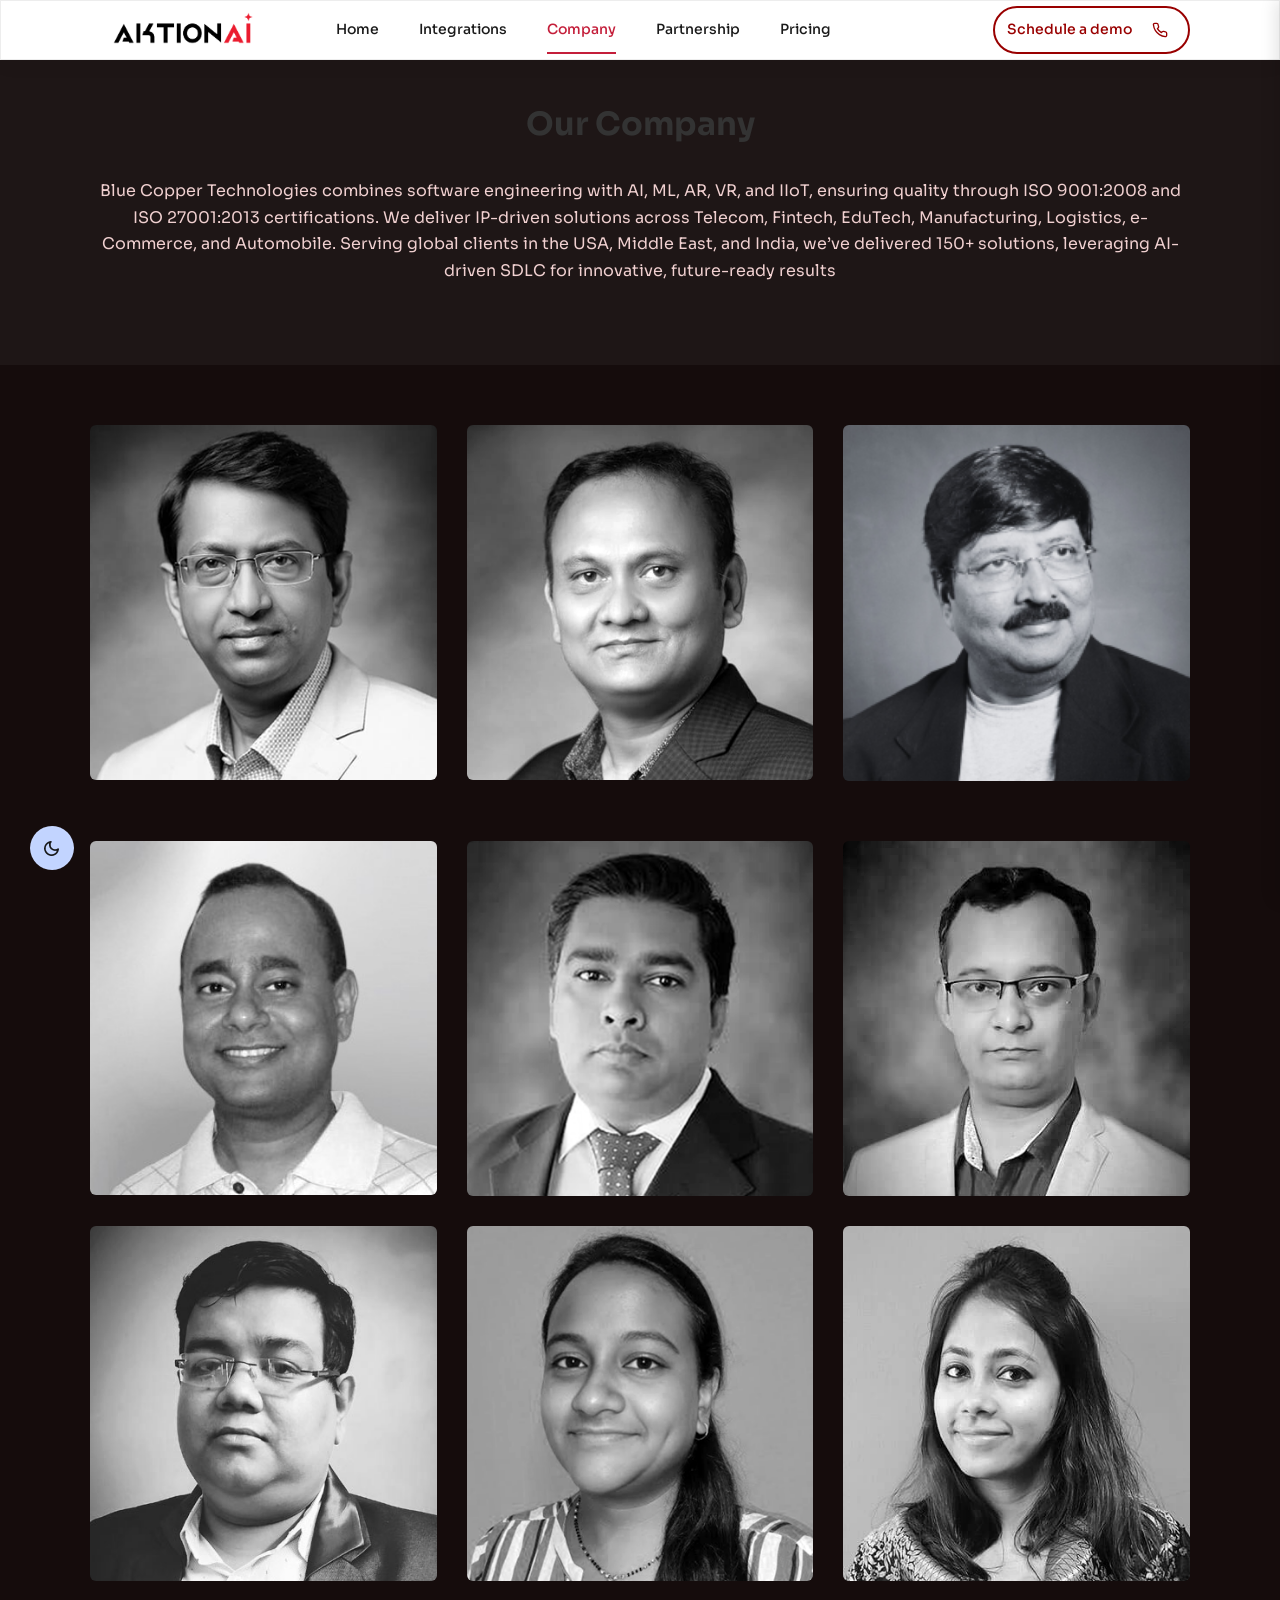
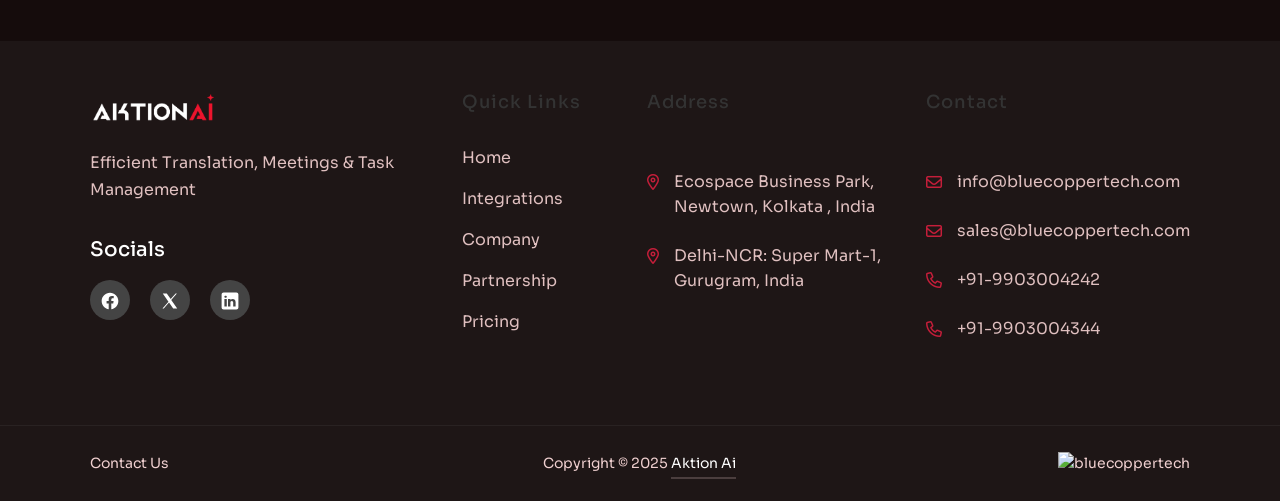
==== commit 1ac43350: "footer changes" ====
--- a/company.html
+++ b/company.html
@@ -368,14 +368,14 @@
                                     </a>
                                 </div>
                                 <p class="b1 desc-text">Efficient Translation, Meetings & Task Management</p>
-                                <h6 class="subtitle">Join our Newsletter</h6>
-                                <form class="newsletter-form" action="#">
-                                    <div class="form-group">
-                                        <input type="email" placeholder="Enter Your Email Here">
-                                        <button class="btn-default bg-solid-primary" type="submit"><i
-                                                class="fa-sharp fa-regular fa-arrow-right"></i></button>
-                                    </div>
-                                </form>
+                                <!-- <h6 class="subtitle">Join our Newsletter</h6>
+                                            <form class="newsletter-form" action="#">
+                                                <div class="form-group">
+                                                    <input type="email" placeholder="Enter Your Email Here">
+                                                    <button class="btn-default bg-solid-primary" type="submit"><i
+                                                            class="fa-sharp fa-regular fa-arrow-right"></i></button>
+                                                </div>
+                                            </form> -->
                                 <h6 class="subtitle">Socials </h6>
 
                                 <div class="social-icons">
@@ -429,22 +429,7 @@
                                 </div>
                             </div>
                         </div>
-                        <!-- <div class="col-lg-2 col-md-6 col-sm-6 col-12">
-                                    <div class="rainbow-footer-widget">
-                                        <div class="widget-menu-top">
-                                            <h4 class="title">Features</h4>
-                                            <div class="inner">
-                                                <ul class="footer-link link-hover">
-                                                    <li><a href="product.html">Meeting Transcipt</a></li>
-                                                    <li><a href="product.html">Task Categorization</a></li>
-                                                    <li><a href="product.html">AI Assigner </a></li>
-                                                    <li><a href="code-generator.html">Code Generator</a></li>
-                                                    <li><a href="#">Education Feedback</a></li>
-                                                </ul>
-                                            </div>
-                                        </div>
-                                    </div>
-                                </div> -->
+
                         <div class="col-lg-3 col-md-6 col-sm-6 col-12">
                             <div class="rainbow-footer-widget">
                                 <div class="widget-menu-top">
@@ -453,10 +438,13 @@
 
                                         <ul class="footer-link contact-link">
                                             <li><i class="contact-icon fa-regular fa-location-dot"></i><a
-                                                    href="#">Ecospace
+                                                    target="_blank"
+                                                    href="https://www.google.com/maps/place/Ecospace+Business+Park/@22.5858076,88.4874246,17z/data=!3m1!4b1!4m6!3m5!1s0x3a020ac6499c8499:0x17c545e20b241d8d!8m2!3d22.5858027!4d88.4899995!16s%2Fg%2F1hc1jr17q?entry=ttu&g_ep=EgoyMDI0MDkyNC4wIKXMDSoASAFQAw%3D%3D">Ecospace
                                                     Business Park, Newtown, Kolkata , India
                                                 </a></li>
-                                            <li><i class="contact-icon fa-regular fa-location-dot"></i><a href="#">
+                                            <li><i class="contact-icon fa-regular fa-location-dot"></i><a
+                                                    target="_blank"
+                                                    href="https://www.google.com/maps/place/Super+Mart+1,+Dlf+Phase+4/@28.4624669,77.0847776,17z/data=!4m10!1m2!2m1!1sOffice+No.+C-062d,+Super+Mart-1,+DLF+Phase+-+4,+Gurugram,+Haryana+122009,+India.!3m6!1s0x390d18d951c8c715:0x7bd03ee1a03a14e0!8m2!3d28.4624409!4d77.0869111![base64]!16s%2Fg%2F11h7rr32hh?entry=ttu&g_ep=EgoyMDI0MDkyNC4wIKXMDSoASAFQAw%3D%3D">
                                                     Delhi-NCR: Super Mart-1, Gurugram, India
 
                                                 </a></li>
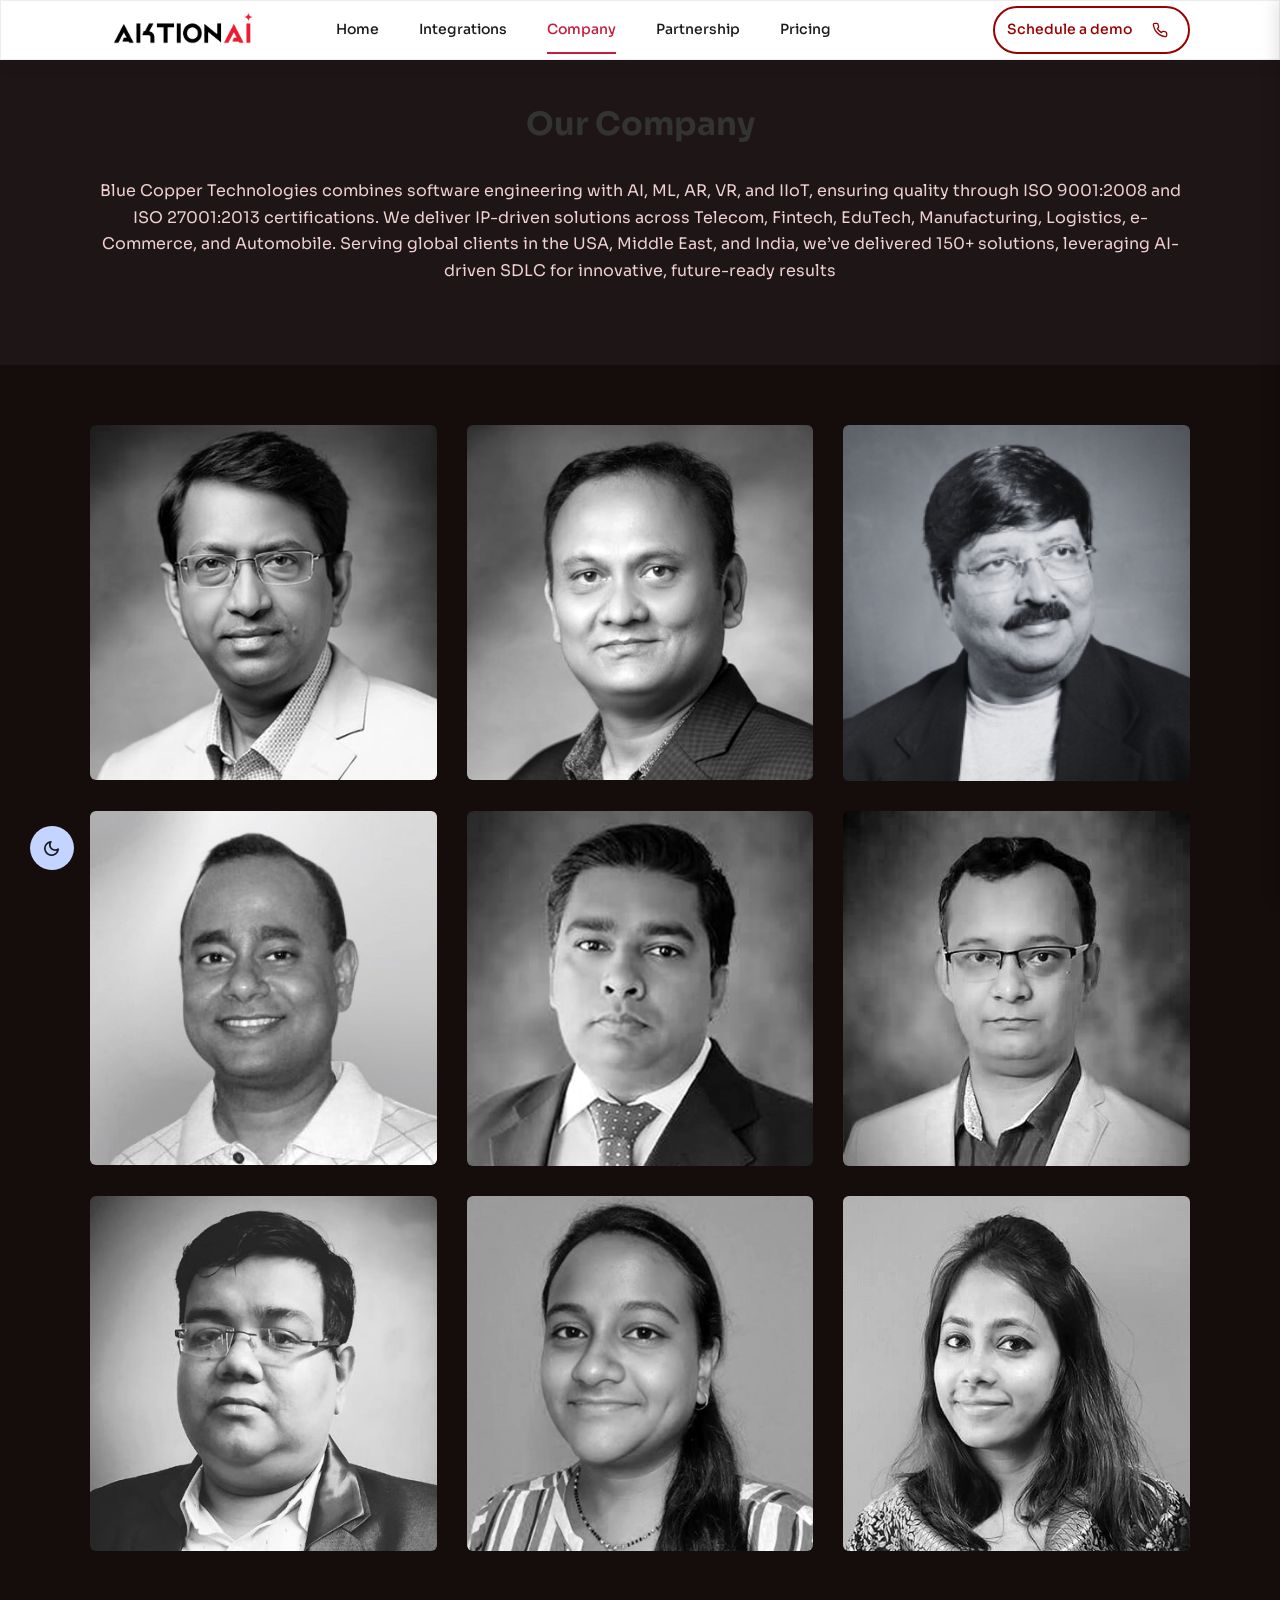
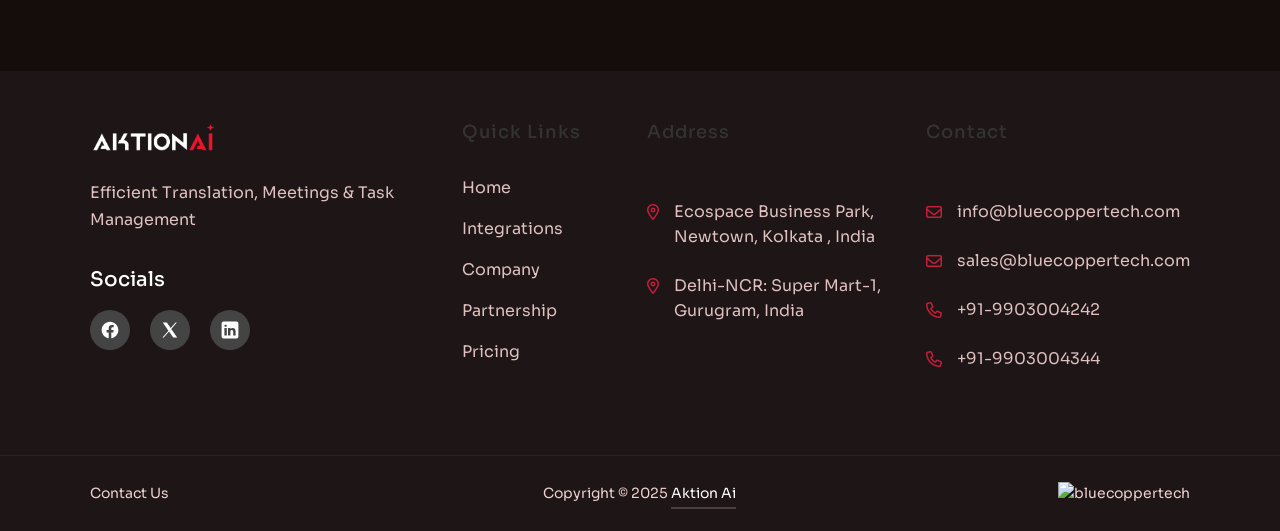
==== commit bf39f5f6: "responsiveness update 1" ====
--- a/company.html
+++ b/company.html
@@ -242,7 +242,102 @@
                             </ul>
                         </div>
                     </div>
-                    <!-- End Single Team  -->
+                    <!-- Sumit Dey -->
+                    <div class="col-lg-4 col-md-6 col-sm-6 col-12 mt--30">
+                        <div class="team">
+                            <div class="thumbnail"><img src="assets/images/team/sumit.jpg" alt="Team Images">
+                            </div>
+                            <div class="content">
+                                <h4 class="title">Sumit Dey</h4>
+                                <p class="designation">Growth Orchestrator</p>
+                            </div>
+                            <ul class="social-icon">
+                                <li><a href="https://www.linkedin.com/in/sumit-dey-11640a7/"><i
+                                            class="fab fa-linkedin-in"></i></a></li>
+                            </ul>
+                        </div>
+                    </div>
+
+                    <!-- Kumar Prasenjit -->
+                    <div class="col-lg-4 col-md-6 col-sm-6 col-12 mt--30">
+                        <div class="team">
+                            <div class="thumbnail"><img src="assets/images/team/kp.png" alt="Team Images">
+                            </div>
+                            <div class="content">
+                                <h4 class="title">Kumar Prasenjit</h4>
+                                <p class="designation">GM - Technology</p>
+                            </div>
+                            <ul class="social-icon">
+                                <li><a href="https://www.linkedin.com/in/kumar-prasenjit/"><i
+                                            class="fab fa-linkedin-in"></i></a></li>
+                            </ul>
+                        </div>
+                    </div>
+
+                    <!-- Abhirup Ghosh -->
+                    <div class="col-lg-4 col-md-6 col-sm-6 col-12 mt--30">
+                        <div class="team">
+                            <div class="thumbnail"><img src="assets/images/team/ag.png" alt="Team Images">
+                            </div>
+                            <div class="content">
+                                <h4 class="title">Abhirup Ghosh</h4>
+                                <p class="designation">GM - Projects</p>
+                            </div>
+                            <ul class="social-icon">
+                                <li><a href="https://www.linkedin.com/in/abhirup-ghosh/"><i
+                                            class="fab fa-linkedin-in"></i></a></li>
+                            </ul>
+                        </div>
+                    </div>
+
+                    <!-- Animesh Sarkar -->
+                    <div class="col-lg-4 col-md-6 col-sm-6 col-12 mt--30">
+                        <div class="team">
+                            <div class="thumbnail"><img src="assets/images/team/as.png" alt="Team Images">
+                            </div>
+                            <div class="content">
+                                <h4 class="title">Animesh Sarkar</h4>
+                                <p class="designation">Solution Architect</p>
+                            </div>
+                            <ul class="social-icon">
+                                <li><a href="https://www.linkedin.com/in/abhirup-ghosh/"><i
+                                            class="fab fa-linkedin-in"></i></a></li>
+                            </ul>
+                        </div>
+                    </div>
+
+                    <!-- Aparajita Sinha -->
+                    <div class="col-lg-4 col-md-6 col-sm-6 col-12 mt--30">
+                        <div class="team">
+                            <div class="thumbnail"><img src="assets/images/team/aps.png" alt="Team Images">
+                            </div>
+                            <div class="content">
+                                <h4 class="title">Aparajita Sinha</h4>
+                                <p class="designation">Project Manager</p>
+                            </div>
+                            <ul class="social-icon">
+                                <li><a href="https://www.linkedin.com/in/aparajita-sinha-bb869468/"><i
+                                            class="fab fa-linkedin-in"></i></a>
+                                </li>
+                            </ul>
+                        </div>
+                    </div>
+
+                    <!-- Pampa Das -->
+                    <div class="col-lg-4 col-md-6 col-sm-6 col-12 mt--30">
+                        <div class="team">
+                            <div class="thumbnail"><img src="assets/images/team/pd.png" alt="Team Images">
+                            </div>
+                            <div class="content">
+                                <h4 class="title">Pampa Das</h4>
+                                <p class="designation">Manager, Operations</p>
+                            </div>
+                            <ul class="social-icon">
+                                <li><a href="https://www.linkedin.com/in/pampa-das-901b8556/"><i
+                                            class="fab fa-linkedin-in"></i></a></li>
+                            </ul>
+                        </div>
+                    </div>
 
                 </div>
             </div>
@@ -255,101 +350,7 @@
 
                 <div class="row row--15 mt_dec--30">
                     <!-- Start Single Team  -->
-                    <!-- Sumit Dey -->
-                    <div class="col-lg-4 col-md-6 col-sm-6 col-12 mt--30">
-                        <div class="team">
-                            <div class="thumbnail"><img src="assets/images/team/sumit.jpg" alt="Team Images">
-                            </div>
-                            <div class="content">
-                                <h4 class="title">Sumit Dey</h4>
-                                <p class="designation">Growth Orchestrator</p>
-                            </div>
-                            <ul class="social-icon">
-                                <li><a href="https://www.linkedin.com/in/sumit-dey-11640a7/"><i
-                                            class="fab fa-linkedin-in"></i></a></li>
-                            </ul>
-                        </div>
-                    </div>
-
-                    <!-- Kumar Prasenjit -->
-                    <div class="col-lg-4 col-md-6 col-sm-6 col-12 mt--30">
-                        <div class="team">
-                            <div class="thumbnail"><img src="assets/images/team/kp.png" alt="Team Images">
-                            </div>
-                            <div class="content">
-                                <h4 class="title">Kumar Prasenjit</h4>
-                                <p class="designation">GM - Technology</p>
-                            </div>
-                            <ul class="social-icon">
-                                <li><a href="https://www.linkedin.com/in/kumar-prasenjit/"><i
-                                            class="fab fa-linkedin-in"></i></a></li>
-                            </ul>
-                        </div>
-                    </div>
-
-                    <!-- Abhirup Ghosh -->
-                    <div class="col-lg-4 col-md-6 col-sm-6 col-12 mt--30">
-                        <div class="team">
-                            <div class="thumbnail"><img src="assets/images/team/ag.png" alt="Team Images">
-                            </div>
-                            <div class="content">
-                                <h4 class="title">Abhirup Ghosh</h4>
-                                <p class="designation">GM - Projects</p>
-                            </div>
-                            <ul class="social-icon">
-                                <li><a href="https://www.linkedin.com/in/abhirup-ghosh/"><i
-                                            class="fab fa-linkedin-in"></i></a></li>
-                            </ul>
-                        </div>
-                    </div>
-
-                    <!-- Animesh Sarkar -->
-                    <div class="col-lg-4 col-md-6 col-sm-6 col-12 mt--30">
-                        <div class="team">
-                            <div class="thumbnail"><img src="assets/images/team/as.png" alt="Team Images">
-                            </div>
-                            <div class="content">
-                                <h4 class="title">Animesh Sarkar</h4>
-                                <p class="designation">Solution Architect</p>
-                            </div>
-                            <ul class="social-icon">
-                                <li><a href="https://www.linkedin.com/in/abhirup-ghosh/"><i
-                                            class="fab fa-linkedin-in"></i></a></li>
-                            </ul>
-                        </div>
-                    </div>
-
-                    <!-- Aparajita Sinha -->
-                    <div class="col-lg-4 col-md-6 col-sm-6 col-12 mt--30">
-                        <div class="team">
-                            <div class="thumbnail"><img src="assets/images/team/aps.png" alt="Team Images">
-                            </div>
-                            <div class="content">
-                                <h4 class="title">Aparajita Sinha</h4>
-                                <p class="designation">Project Manager</p>
-                            </div>
-                            <ul class="social-icon">
-                                <li><a href="https://www.linkedin.com/in/aparajita-sinha-bb869468/"><i
-                                            class="fab fa-linkedin-in"></i></a></li>
-                            </ul>
-                        </div>
-                    </div>
-
-                    <!-- Pampa Das -->
-                    <div class="col-lg-4 col-md-6 col-sm-6 col-12 mt--30">
-                        <div class="team">
-                            <div class="thumbnail"><img src="assets/images/team/pd.png" alt="Team Images">
-                            </div>
-                            <div class="content">
-                                <h4 class="title">Pampa Das</h4>
-                                <p class="designation">Manager, Operations</p>
-                            </div>
-                            <ul class="social-icon">
-                                <li><a href="https://www.linkedin.com/in/pampa-das-901b8556/"><i
-                                            class="fab fa-linkedin-in"></i></a></li>
-                            </ul>
-                        </div>
-                    </div>
+
                 </div>
             </div>
         </div>
--- a/assets/css/main.css
+++ b/assets/css/main.css
@@ -1242,6 +1242,7 @@
 
 .aktion-feature-intro {
   flex: 1;
+  align-items: center;
 }
 
 .aktion-feature-title3 {
@@ -1363,6 +1364,9 @@
     font-size: 28px;
     padding: 0 20px;
   }
+  .aktion-feature-title3 {
+    font-size: 16px;
+  }
 
   .aktion-feature-item {
     padding: 24px;
@@ -1388,7 +1392,7 @@
   }
 
   .aktion-feature-description {
-    font-size: 15px;
+    font-size: 12px;
   }
 
   .aktion-feature-item.active .aktion-feature-content {
@@ -2601,10 +2605,13 @@
   /* justify-content: center; */
   gap: 20px;
   margin-top: 10px;
+  margin-bottom: 20px;
 }
 
 .social-icons a {
-  display: inline-block;
+  display: flex;
+  align-items: center;
+  justify-content: center;
   width: 40px;
   height: 40px;
   text-align: center;
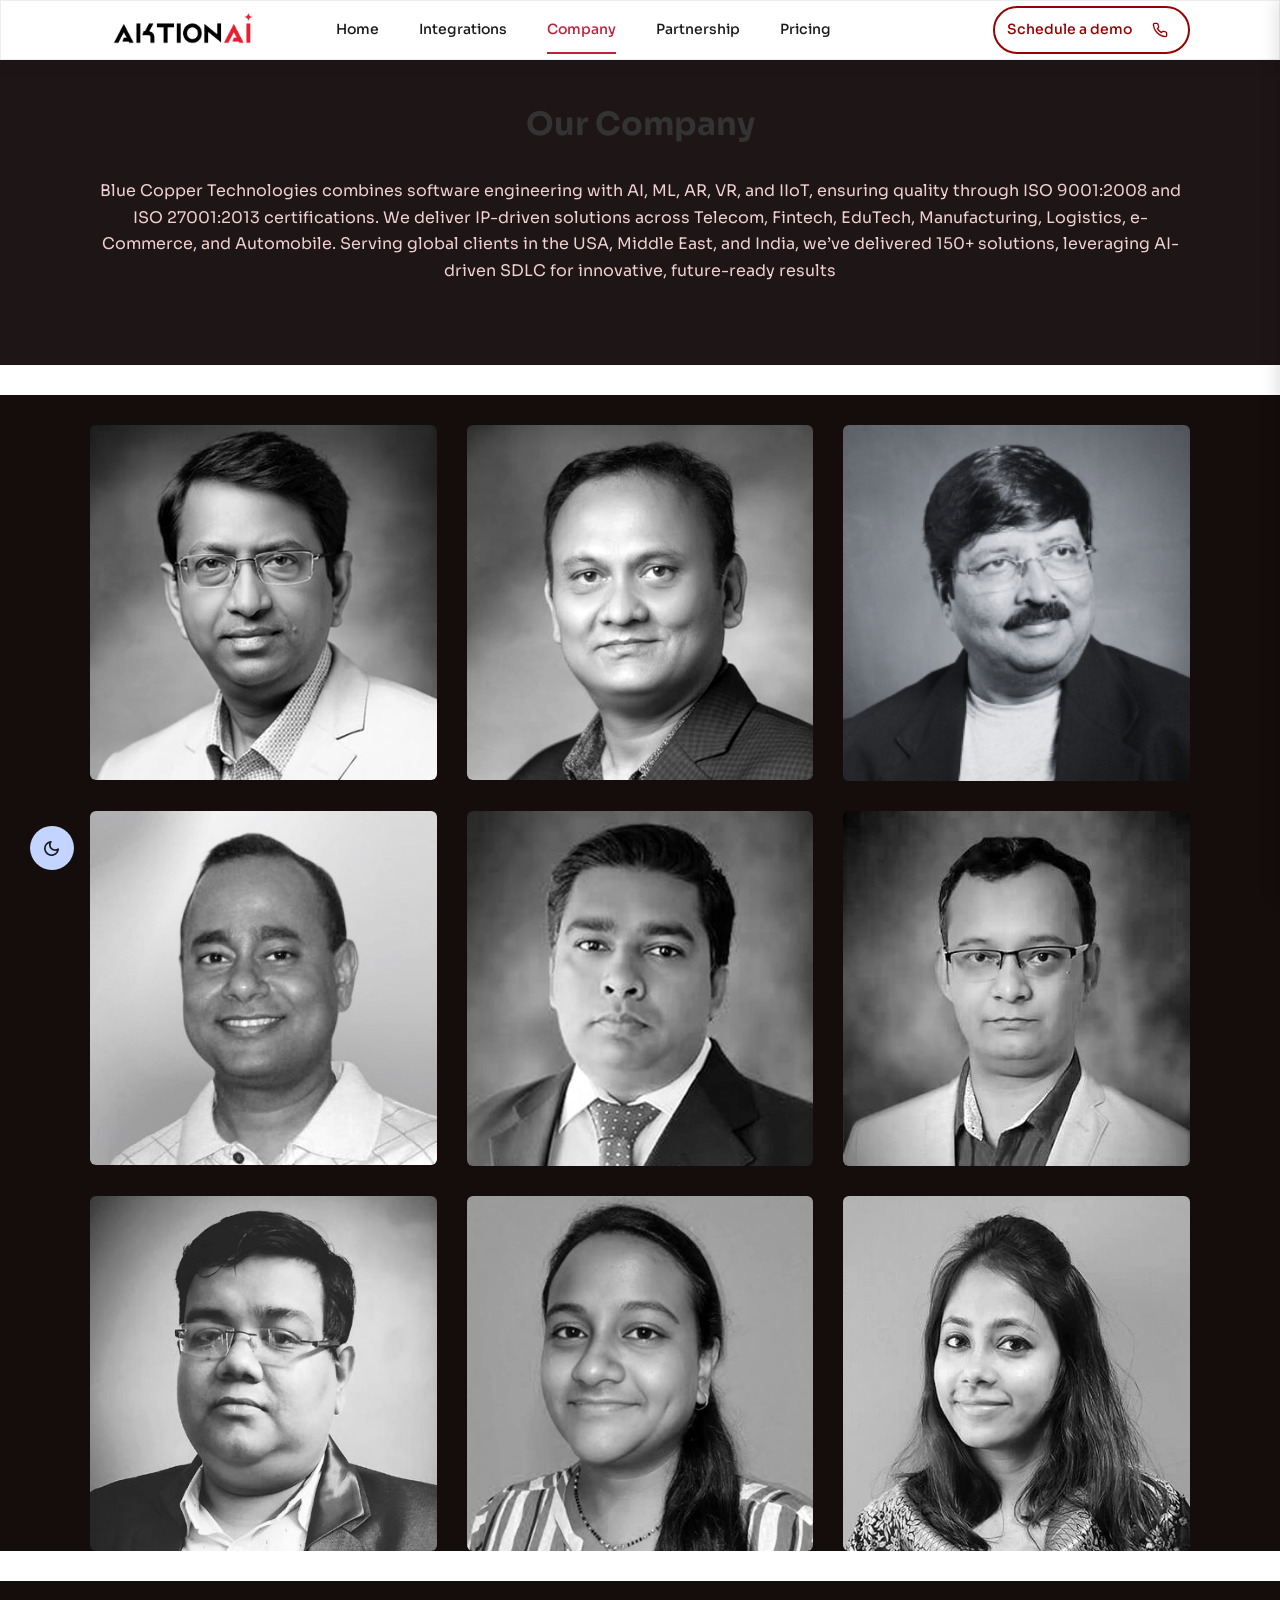
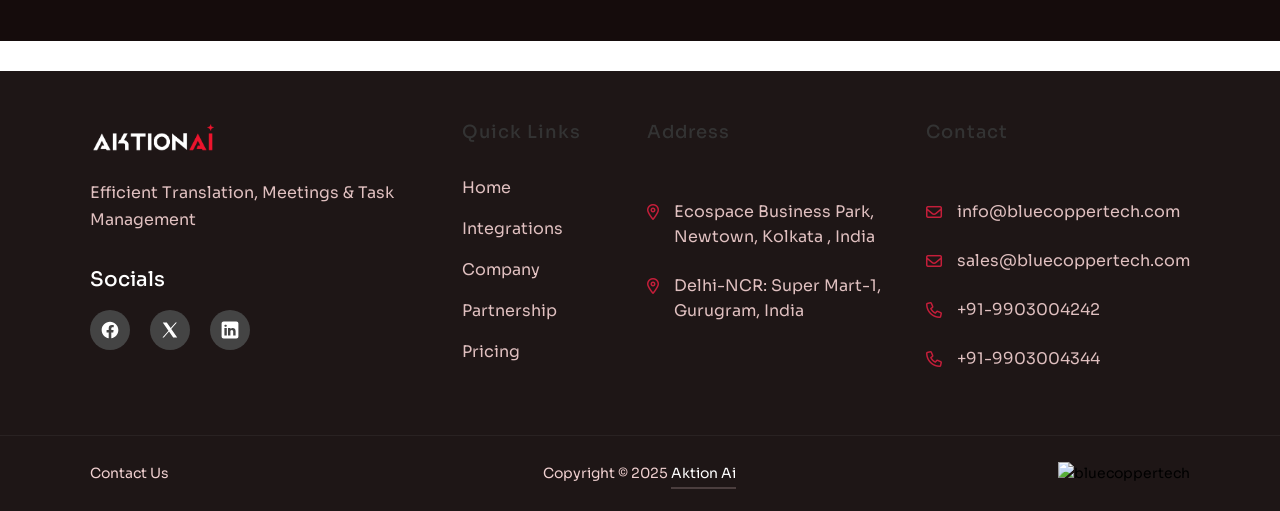
==== commit ef23acfc: "too many changes" ====
--- a/company.html
+++ b/company.html
@@ -519,7 +519,7 @@
     </main>
 
     <!-- All Scripts  -->
-    <div class="rbt-progress-parent">
+    <div class="rbt-progress-parent" style="display: none;">
         <svg class="rbt-back-circle svg-inner" width="100%" height="100%" viewBox="-1 -1 102 102">
             <path d="M50,1 a49,49 0 0,1 0,98 a49,49 0 0,1 0,-98" />
         </svg>
--- a/assets/css/style.css
+++ b/assets/css/style.css
@@ -13483,6 +13483,7 @@
   transition: transform 0.65s cubic-bezier(0.05, 0.2, 0.1, 1),
     box-shadow 0.65s cubic-bezier(0.05, 0.2, 0.1, 1);
 }
+
 .team::before {
   position: absolute;
   bottom: 0;
@@ -13500,6 +13501,7 @@
   transition: opacity 0.65s cubic-bezier(0.05, 0.2, 0.1, 1);
   cursor: pointer;
 }
+
 .team::after {
   position: absolute;
   bottom: 0;
@@ -13517,6 +13519,38 @@
   transition: opacity 0.65s cubic-bezier(0.05, 0.2, 0.1, 1);
   cursor: pointer;
   opacity: 0;
+}
+
+/* Mobile and tablet: Default active state */
+@media (max-width: 991px) {
+  .team {
+    transform: translateY(-10px);
+    box-shadow: 0 25px 55px rgba(253, 71, 102, 0.22%);
+  }
+
+  .team::before {
+    opacity: 0;
+  }
+
+  .team::after {
+    opacity: 1;
+  }
+}
+
+/* Desktop: Hover based effects */
+@media (min-width: 992px) {
+  .team:hover {
+    transform: translateY(-10px);
+    box-shadow: 0 25px 55px rgba(253, 71, 102, 0.22%);
+  }
+
+  .team:hover::before {
+    opacity: 0;
+  }
+
+  .team:hover::after {
+    opacity: 1;
+  }
 }
 .team .thumbnail {
   display: block;
@@ -17513,6 +17547,7 @@
 }
 
 .rbt-progress-parent {
+  display: none;
   position: fixed;
   right: 30px;
   bottom: 30px;
@@ -19295,7 +19330,7 @@
 }
 .footer-style-3 .footer-top {
   background: var(--color-blackest);
-  padding: 50px 0 30px 0;
+  padding: 50px 0 10px 0;
 }
 @media only screen and (max-width: 767px) {
   .footer-style-3 .footer-top {
@@ -24929,7 +24964,7 @@
   color: var(--color-primary);
 }
 
-.contact-div{
-  display: flex!important;
+.contact-div {
+  display: flex !important;
 }
 /*# sourceMappingURL=../maps/style.css.map */
--- a/assets/css/main.css
+++ b/assets/css/main.css
@@ -1,3 +1,35 @@
+/* Add these styles to your CSS file */
+
+/* Default dark mode styles */
+:root[data-theme="dark"],
+[data-theme="dark"] {
+  --background-color: #121212 !important; /* Dark background */
+  --text-color: #ffffff !important; /* Light text */
+  /* Add other dark mode variables as needed */
+}
+
+/* Light mode styles */
+:root[data-theme="light"],
+[data-theme="light"] {
+  --background-color: #ffffff !important; /* Light background */
+  --text-color: #000000 !important; /* Dark text */
+  /* Add other light mode variables as needed */
+}
+
+/* Apply the variables */
+body {
+  background-color: var(--background-color) !important;
+  color: var(--text-color) !important;
+  transition: background-color 0.3s ease, color 0.3s ease !important;
+}
+
+/* Add active state styling for the switcher buttons */
+#my_switcher a.active {
+  /* Style for the active button */
+  font-weight: bold !important;
+  /* Add other styles as needed */
+}
+
 /* Main Navbar Styles */
 .aktion-navbar {
   position: fixed;
@@ -613,6 +645,7 @@
 
 .aktion-feature-image {
   width: 100%;
+  max-width: 200px;
   border-radius: var(--radius);
   margin-bottom: 30px;
   box-shadow: var(--shadow-primary);
@@ -726,14 +759,18 @@
 }
 
 .aktion-column-header {
+  /* display: flex; */
+  /* align-items: center; */
   padding: 30px;
   border-bottom: 1px solid rgba(0, 0, 0, 0.05);
 }
 
 .aktion-header-title {
   font-size: 24px;
+  /* margin: 0 auto; */
   font-weight: 600;
   color: #333;
+  text-align: center;
   margin: 0;
 }
 
@@ -1155,7 +1192,7 @@
 }
 /* Features section */
 .aktion-features-section {
-  padding: 80px 0;
+  padding: 40px 0;
   background: #ffffff;
 }
 
@@ -1355,7 +1392,7 @@
   }
 
   .aktion-feature-image {
-    width: 300px;
+    max-width: 200px;
   }
 }
 
@@ -1401,6 +1438,8 @@
 
   .aktion-feature-image {
     width: 100%;
+    max-width: 300px;
+    margin: 0 auto;
     margin-top: 24px;
   }
 
@@ -3902,3 +3941,232 @@
     margin-top: 30px;
   }
 }
+
+/* Pricing page new design 3rd */
+
+
+.opti_price_container {
+    max-width: 1200px;
+    margin: 0 auto;
+    padding: 2rem 1rem;
+}
+
+.opti_price_heading {
+    text-align: center;
+    margin-bottom: 3rem;
+}
+
+.opti_price_heading h2 {
+    font-size: 2.5rem;  /* Increased from 2.2rem */
+    margin-bottom: 0.5rem;
+    color: #1d3557;
+}
+
+.opti_price_heading p {
+    color: #6c757d;
+    max-width: 600px;
+    margin: 0 auto;
+    font-size: 1.1rem;  /* Increased from default */
+}
+
+.opti_price_grid {
+    display: grid;
+    grid-template-columns: repeat(auto-fit, minmax(300px, 1fr));  /* Increased min width */
+    gap: 2rem;
+}
+
+.opti_price_card {
+    background: white;
+    border-radius: 12px;
+    box-shadow: 0 10px 30px rgba(0,0,0,0.05);
+    overflow: hidden;
+    transition: transform 0.3s ease, box-shadow 0.3s ease;
+    position: relative;
+}
+
+.opti_price_card:hover {
+    transform: translateY(-5px);
+    box-shadow: 0 15px 35px rgba(0,0,0,0.1);
+}
+
+.opti_price_card_premier {
+    border: 2px solid #e63946;
+}
+
+.opti_price_header {
+    background: white;
+    padding: 1.5rem;
+    text-align: center;
+    border-bottom: 1px solid #dee2e6;
+    position: relative;
+}
+
+.opti_price_title {
+    font-size: 1.8rem;  /* Increased from 1.5rem */
+    font-weight: 700;
+    margin-bottom: 0.5rem;
+    color: #1d3557;
+}
+
+.opti_price_amount {
+    font-size: 1.3rem;  /* Increased from 1.1rem */
+    color: #e63946;
+    font-weight: 600;
+    margin-bottom: 0.5rem;
+}
+
+.opti_price_amount_strike {
+    text-decoration: line-through;
+    font-size: 1.1rem;  /* Increased from 0.9rem */
+    color: #6c757d;
+    display: block;
+    margin-top: 0.25rem;
+}
+
+.opti_price_intro {
+    font-size: 0.95rem;  /* Increased from 0.8rem */
+    color: #6c757d;
+    margin-bottom: 0.25rem;
+}
+
+.opti_price_quote {
+    display: inline-block;
+    margin-top: 0.75rem;
+    background-color: #e63946;
+    color: white;
+    padding: 0.6rem 1.2rem;  /* Slightly increased padding */
+    border-radius: 4px;
+    text-decoration: none;
+    font-size: 1rem;  /* Increased from 0.9rem */
+    font-weight: 500;
+    transition: background-color 0.3s ease;
+}
+
+.opti_price_quote:hover {
+    background-color: #d32f2f;
+}
+
+.opti_price_features {
+    padding: 1.5rem;
+}
+
+.opti_feature_item {
+    display: flex;
+    align-items: flex-start;
+    margin-bottom: 1rem;
+    font-size: 1rem;  /* Increased from 0.9rem */
+}
+
+.opti_feature_heading {
+    font-weight: 600;
+    margin-top: 1.5rem;
+    margin-bottom: 0.75rem;
+    color: #1d3557;
+    border-bottom: 1px solid #dee2e6;
+    padding-bottom: 0.5rem;
+    font-size: 1.2rem;  /* Added explicit size */
+}
+
+.opti_feature_icon {
+    margin-right: 0.75rem;
+    margin-top: 0.25rem;
+    font-size: 1.1rem;  /* Increased icon size */
+}
+
+.opti_icon_check {
+    color: #e63946;
+}
+
+.opti_icon_times {
+    color: #6c757d;
+}
+
+.opti_feature_name {
+    flex: 1;
+}
+
+.opti_feature_limits {
+    list-style: none;
+    margin-top: 0.5rem;
+    margin-left: 1.75rem;
+}
+
+.opti_feature_limit_item {
+    margin-bottom: 0.5rem;
+    font-size: 0.95rem;  /* Increased from 0.85rem */
+    color: #6c757d;
+    position: relative;
+    padding-left: 1rem;
+}
+
+.opti_feature_limit_item::before {
+    content: "•";
+    position: absolute;
+    left: 0;
+    color: #e63946;
+}
+
+.opti_price_cta {
+    padding: 1.5rem;
+    text-align: center;
+    border-top: 1px solid #dee2e6;
+}
+
+.opti_price_button {
+    display: inline-block;
+    width: 100%;
+    padding: 0.9rem 1.5rem;  /* Increased from 0.75rem */
+    background-color: white;
+    color: #e63946;
+    border: 2px solid #e63946;
+    border-radius: 6px;
+    font-weight: 600;
+    text-decoration: none;
+    transition: all 0.3s ease;
+    font-size: 1.1rem;  /* Increased from 0.95rem */
+}
+
+.opti_price_button:hover {
+    background-color: #e63946;
+    color: white;
+}
+
+.opti_price_button_premier {
+    background-color: #e63946;
+    color: white;
+}
+
+.opti_price_button_premier:hover {
+    background-color: #d32f2f;
+}
+
+.opti_price_badge {
+    position: absolute;
+    top: 0;
+    right: 1.5rem;
+    background-color: #e63946;
+    color: white;
+    font-size: 0.9rem;  /* Increased from 0.8rem */
+    padding: 0.4rem 0.75rem;  /* Slightly increased padding */
+    border-radius: 0 0 6px 6px;
+    font-weight: 500;
+}
+
+@media (max-width: 768px) {
+    .opti_price_grid {
+        grid-template-columns: repeat(auto-fit, minmax(280px, 1fr));
+        gap: 1.5rem;
+    }
+    
+    .opti_price_header {
+        padding: 1.25rem;
+    }
+    
+    .opti_price_features {
+        padding: 1.25rem;
+    }
+    
+    .opti_price_cta {
+        padding: 1.25rem;
+    }
+}
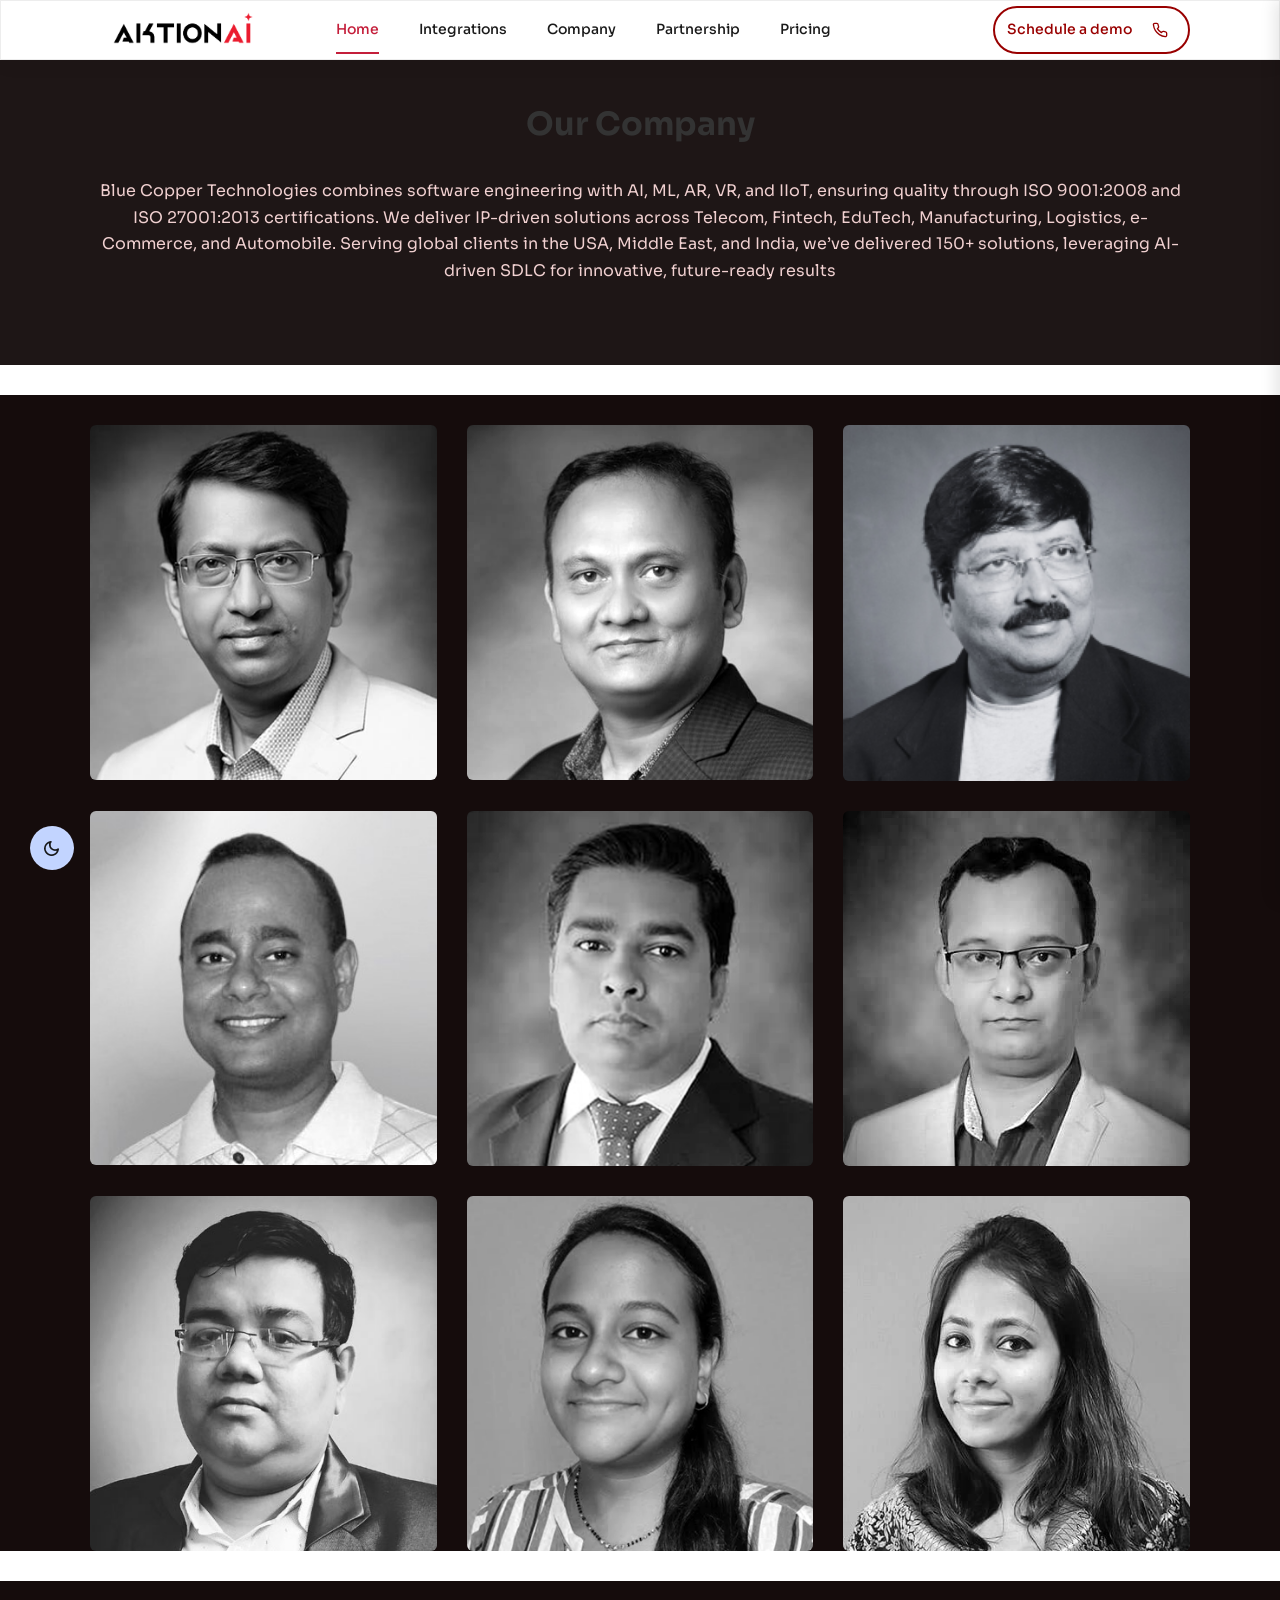
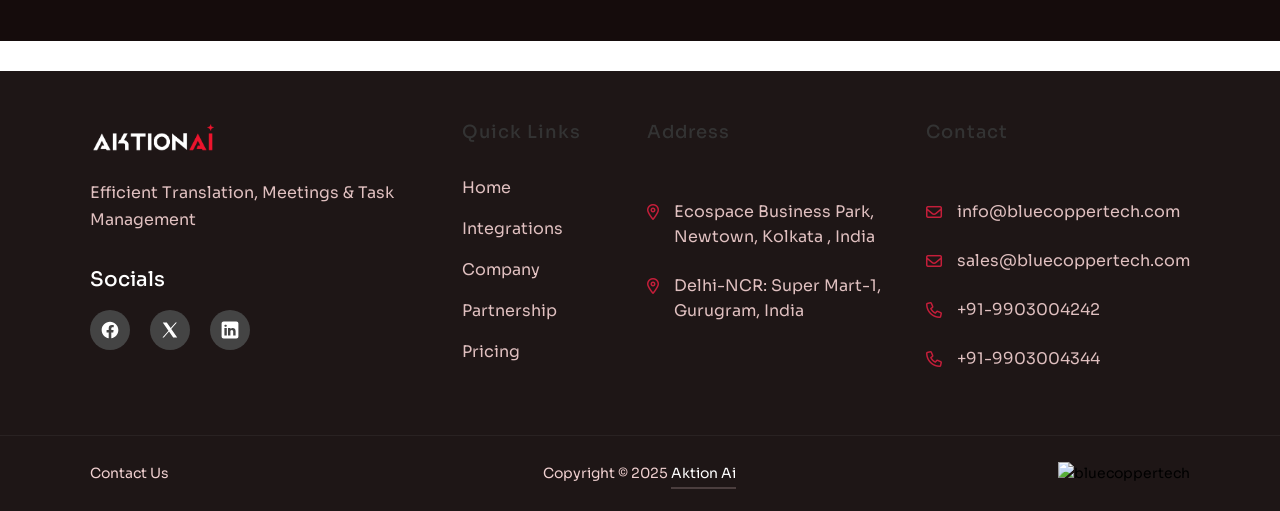
==== commit 8afa5ebd: "menu and pricing page changes" ====
--- a/company.html
+++ b/company.html
@@ -48,7 +48,7 @@
                     <img src="assets/images/logo/Aktion-AI-logo.png" alt="Aktion AI Logo">
                 </a>
 
-                <button class="aktion-mobile-toggle-1">
+                <button class="aktion-mobile-toggle">
                     <svg width="24" height="24" viewBox="0 0 24 24" fill="none">
                         <path d="M3 12H21M3 6H21M3 18H21" stroke="currentColor" stroke-width="2"
                             stroke-linecap="round" />
@@ -57,27 +57,24 @@
 
                 <ul class="aktion-nav-links">
                     <li class="aktion-nav-item">
-                        <a href="index.html" class="aktion-nav-link ">Home</a>
+                        <a href="index.html" class="aktion-nav-link active">Home</a>
                     </li>
                     <li class="aktion-nav-item">
                         <a href="integrations.html" class="aktion-nav-link">Integrations</a>
                     </li>
                     <li class="aktion-nav-item">
-                        <a href="company.html" class="aktion-nav-link active">Company</a>
+                        <a href="company.html" class="aktion-nav-link">Company</a>
                     </li>
                     <li class="aktion-nav-item">
                         <a href="partnership.html" class="aktion-nav-link">Partnership</a>
                     </li>
 
-                    <!-- <li class="aktion-nav-item">
-                                <a href="/learn.html" class="aktion-nav-link">Learn</a>
-                            </li> -->
                     <li class="aktion-nav-item">
                         <a href="pricing.html" class="aktion-nav-link">Pricing</a>
                     </li>
                 </ul>
 
-                <a href="/contact.html" class=" d-sm-none d-md-block aktion-demo-btn">
+                <a href="/contact.html" class=" aktion-demo-btn">
                     Schedule a demo
                     <span class="aktion-phone-icon">
                         <svg viewBox="0 0 24 24" fill="none">
@@ -87,7 +84,7 @@
                         </svg>
                     </span>
                 </a>
-                <button class="aktion-mobile-toggle">
+                <button class="aktion-mobile-toggle-1">
                     <svg width="24" height="24" viewBox="0 0 24 24" fill="none">
                         <path d="M3 12H21M3 6H21M3 18H21" stroke="currentColor" stroke-width="2"
                             stroke-linecap="round" />
@@ -97,7 +94,6 @@
         </nav>
         <div class="nav-height"></div>
         <div class="nav-height"></div>
-
         <!-- Sidebar -->
         <div class="aktion-sidebar">
             <div class="aktion-sidebar-header">
@@ -112,7 +108,7 @@
             </div>
             <ul class="aktion-nav-links">
                 <li class="aktion-nav-item">
-                    <a href="/" class="aktion-nav-link">Home</a>
+                    <a href="/" class="aktion-nav-link active">Home</a>
                 </li>
                 <li class="aktion-nav-item">
                     <a href="/partnership.html" class="aktion-nav-link">Partnership</a>
@@ -121,13 +117,13 @@
                     <a href="/integrations.html" class="aktion-nav-link">Integrations</a>
                 </li>
                 <li class="aktion-nav-item">
-                    <a href="/company.html" class="aktion-nav-link active">Company</a>
+                    <a href="/company.html" class="aktion-nav-link">Company</a>
                 </li>
                 <li class="aktion-nav-item">
                     <a href="/pricing.html" class="aktion-nav-link">Pricing</a>
                 </li>
             </ul>
-            <a href="contact.html" class="aktion-demo-btn">
+            <a href="/contact.html" class=" d-sm-none d-md-block aktion-demo-btn">
                 Schedule a demo
                 <span class="aktion-phone-icon">
                     <svg viewBox="0 0 24 24" fill="none">
--- a/assets/css/main.css
+++ b/assets/css/main.css
@@ -140,7 +140,7 @@
 }
 @media (max-width: 468px) {
   .aktion-demo-btn {
-    display: none !important;
+    /* display: none !important; */
   }
 }
 
@@ -265,7 +265,7 @@
   }
 
   .aktion-demo-btn {
-    display: none;
+    /* display: none; */
   }
 
   .aktion-sidebar .aktion-nav-links {
@@ -3944,229 +3944,308 @@
 
 /* Pricing page new design 3rd */
 
-
 .opti_price_container {
-    max-width: 1200px;
-    margin: 0 auto;
-    padding: 2rem 1rem;
+  max-width: 100%;
+  padding: 2rem 0;
+  position: relative;
 }
 
 .opti_price_heading {
-    text-align: center;
-    margin-bottom: 3rem;
+  text-align: center;
+  margin-bottom: 3rem;
+  padding: 0 1rem;
 }
 
 .opti_price_heading h2 {
-    font-size: 2.5rem;  /* Increased from 2.2rem */
-    margin-bottom: 0.5rem;
-    color: #1d3557;
+  font-size: 2.5rem;
+  margin-bottom: 0.5rem;
+  color: #1d3557;
 }
 
 .opti_price_heading p {
-    color: #6c757d;
-    max-width: 600px;
-    margin: 0 auto;
-    font-size: 1.1rem;  /* Increased from default */
-}
-
+  color: #6c757d;
+  max-width: 600px;
+  margin: 0 auto;
+  font-size: 1.1rem;
+}
+
+/* Horizontal scrollable container */
 .opti_price_grid {
-    display: grid;
-    grid-template-columns: repeat(auto-fit, minmax(300px, 1fr));  /* Increased min width */
-    gap: 2rem;
+  max-width: 1150px;
+  margin: 0 auto;
+  display: flex;
+  overflow-x: auto;
+  scroll-snap-type: x mandatory;
+  -webkit-overflow-scrolling: touch;
+  scrollbar-width: thin;
+  padding: 1rem 2rem;
+  padding-bottom: 1.5rem;
+  gap: 1.5rem;
+  /* margin: 0 10px; */
+  width: calc(100% - 20px);
+}
+
+/* Hide scrollbar for Chrome, Safari and Opera */
+.opti_price_grid::-webkit-scrollbar {
+  height: 6px;
+}
+
+.opti_price_grid::-webkit-scrollbar-track {
+  background: #f1f1f1;
+  border-radius: 10px;
+}
+
+.opti_price_grid::-webkit-scrollbar-thumb {
+  background: #e63946;
+  border-radius: 10px;
+}
+
+.opti_price_grid::-webkit-scrollbar-thumb:hover {
+  background: #d32f2f;
 }
 
 .opti_price_card {
-    background: white;
-    border-radius: 12px;
-    box-shadow: 0 10px 30px rgba(0,0,0,0.05);
-    overflow: hidden;
-    transition: transform 0.3s ease, box-shadow 0.3s ease;
-    position: relative;
+  border: 1px solid #dee2e6;
+  flex: 0 0 350px;
+  scroll-snap-align: start;
+  background: white;
+  border-radius: 12px;
+  box-shadow: 0 10px 30px rgba(0, 0, 0, 0.05);
+  overflow: hidden;
+  transition: transform 0.3s ease, box-shadow 0.3s ease;
+  position: relative;
+  height: auto;
+  display: flex;
+  flex-direction: column;
+  margin-left: 5px;
+  margin-right: 5px;
 }
 
 .opti_price_card:hover {
-    transform: translateY(-5px);
-    box-shadow: 0 15px 35px rgba(0,0,0,0.1);
+  transform: translateY(-5px);
+  box-shadow: 0 15px 35px rgba(0, 0, 0, 0.1);
 }
 
 .opti_price_card_premier {
-    border: 2px solid #e63946;
+  border: 2px solid #e63946;
 }
 
 .opti_price_header {
-    background: white;
-    padding: 1.5rem;
-    text-align: center;
-    border-bottom: 1px solid #dee2e6;
-    position: relative;
+  background: white;
+  padding: 1.5rem;
+  text-align: center;
+  border-bottom: 1px solid #dee2e6;
+  position: relative;
 }
 
 .opti_price_title {
-    font-size: 1.8rem;  /* Increased from 1.5rem */
-    font-weight: 700;
-    margin-bottom: 0.5rem;
-    color: #1d3557;
+  font-size: 1.8rem;
+  font-weight: 700;
+  margin-bottom: 0.5rem;
+  color: #1d3557;
 }
 
 .opti_price_amount {
-    font-size: 1.3rem;  /* Increased from 1.1rem */
-    color: #e63946;
-    font-weight: 600;
-    margin-bottom: 0.5rem;
+  font-size: 1.3rem;
+  color: #e63946;
+  font-weight: 600;
+  margin-bottom: 0.5rem;
 }
 
 .opti_price_amount_strike {
-    text-decoration: line-through;
-    font-size: 1.1rem;  /* Increased from 0.9rem */
-    color: #6c757d;
-    display: block;
-    margin-top: 0.25rem;
+  text-decoration: line-through;
+  font-size: 1.1rem;
+  color: #6c757d;
+  display: block;
+  margin-top: 0.25rem;
 }
 
 .opti_price_intro {
-    font-size: 0.95rem;  /* Increased from 0.8rem */
-    color: #6c757d;
-    margin-bottom: 0.25rem;
+  font-size: 0.95rem;
+  color: #6c757d;
+  margin-bottom: 0.25rem;
 }
 
 .opti_price_quote {
-    display: inline-block;
-    margin-top: 0.75rem;
-    background-color: #e63946;
-    color: white;
-    padding: 0.6rem 1.2rem;  /* Slightly increased padding */
-    border-radius: 4px;
-    text-decoration: none;
-    font-size: 1rem;  /* Increased from 0.9rem */
-    font-weight: 500;
-    transition: background-color 0.3s ease;
+  display: inline-block;
+  margin-top: 0.75rem;
+  background-color: #e63946;
+  color: white;
+  padding: 0.6rem 1.2rem;
+  border-radius: 4px;
+  text-decoration: none;
+  font-size: 1rem;
+  font-weight: 500;
+  transition: background-color 0.3s ease;
 }
 
 .opti_price_quote:hover {
-    background-color: #d32f2f;
+  background-color: #d32f2f;
 }
 
 .opti_price_features {
-    padding: 1.5rem;
+  padding: 1.5rem;
+  flex-grow: 1;
+  overflow-y: auto;
 }
 
 .opti_feature_item {
-    display: flex;
-    align-items: flex-start;
-    margin-bottom: 1rem;
-    font-size: 1rem;  /* Increased from 0.9rem */
+  display: flex;
+  align-items: flex-start;
+  margin-bottom: 1rem;
+  font-size: 1rem;
 }
 
 .opti_feature_heading {
-    font-weight: 600;
-    margin-top: 1.5rem;
-    margin-bottom: 0.75rem;
-    color: #1d3557;
-    border-bottom: 1px solid #dee2e6;
-    padding-bottom: 0.5rem;
-    font-size: 1.2rem;  /* Added explicit size */
+  font-weight: 600;
+  margin-top: 1.5rem;
+  margin-bottom: 0.75rem;
+  color: #1d3557;
+  border-bottom: 1px solid #dee2e6;
+  padding-bottom: 0.5rem;
+  font-size: 1.2rem;
 }
 
 .opti_feature_icon {
-    margin-right: 0.75rem;
-    margin-top: 0.25rem;
-    font-size: 1.1rem;  /* Increased icon size */
+  margin-right: 0.75rem;
+  margin-top: 0.25rem;
+  font-size: 1.1rem;
 }
 
 .opti_icon_check {
-    color: #e63946;
+  color: #e63946;
 }
 
 .opti_icon_times {
-    color: #6c757d;
+  color: #6c757d;
 }
 
 .opti_feature_name {
-    flex: 1;
+  flex: 1;
 }
 
 .opti_feature_limits {
-    list-style: none;
-    margin-top: 0.5rem;
-    margin-left: 1.75rem;
+  list-style: none;
+  margin-top: 0.5rem;
+  /* margin-left: 1.75rem; */
 }
 
 .opti_feature_limit_item {
-    margin-bottom: 0.5rem;
-    font-size: 0.95rem;  /* Increased from 0.85rem */
-    color: #6c757d;
-    position: relative;
-    padding-left: 1rem;
+  margin-bottom: 0.5rem;
+  font-size: 0.95rem;
+  color: #6c757d;
+  position: relative;
+  padding-left: 1rem;
 }
 
 .opti_feature_limit_item::before {
-    content: "•";
-    position: absolute;
-    left: 0;
-    color: #e63946;
+  content: "•";
+  position: absolute;
+  left: 0;
+  color: #e63946;
 }
 
 .opti_price_cta {
-    padding: 1.5rem;
-    text-align: center;
-    border-top: 1px solid #dee2e6;
+  padding: 1.5rem;
+  text-align: center;
+  border-top: 1px solid #dee2e6;
+  margin-top: auto;
 }
 
 .opti_price_button {
-    display: inline-block;
-    width: 100%;
-    padding: 0.9rem 1.5rem;  /* Increased from 0.75rem */
-    background-color: white;
-    color: #e63946;
-    border: 2px solid #e63946;
-    border-radius: 6px;
-    font-weight: 600;
-    text-decoration: none;
-    transition: all 0.3s ease;
-    font-size: 1.1rem;  /* Increased from 0.95rem */
+  display: inline-block;
+  width: 100%;
+  padding: 0.9rem 1.5rem;
+  background-color: white;
+  color: #e63946;
+  border: 2px solid #e63946;
+  border-radius: 6px;
+  font-weight: 600;
+  text-decoration: none;
+  transition: all 0.3s ease;
+  font-size: 1.1rem;
 }
 
 .opti_price_button:hover {
-    background-color: #e63946;
-    color: white;
+  background-color: #e63946;
+  color: white;
 }
 
 .opti_price_button_premier {
-    background-color: #e63946;
-    color: white;
+  background-color: #e63946;
+  color: white;
 }
 
 .opti_price_button_premier:hover {
-    background-color: #d32f2f;
+  background-color: #d32f2f;
 }
 
 .opti_price_badge {
-    position: absolute;
-    top: 0;
-    right: 1.5rem;
-    background-color: #e63946;
-    color: white;
-    font-size: 0.9rem;  /* Increased from 0.8rem */
-    padding: 0.4rem 0.75rem;  /* Slightly increased padding */
-    border-radius: 0 0 6px 6px;
-    font-weight: 500;
-}
-
-@media (max-width: 768px) {
-    .opti_price_grid {
-        grid-template-columns: repeat(auto-fit, minmax(280px, 1fr));
-        gap: 1.5rem;
-    }
-    
-    .opti_price_header {
-        padding: 1.25rem;
-    }
-    
-    .opti_price_features {
-        padding: 1.25rem;
-    }
-    
-    .opti_price_cta {
-        padding: 1.25rem;
-    }
-}+  position: absolute;
+  top: 0;
+  right: 1.5rem;
+  background-color: #e63946;
+  color: white;
+  font-size: 0.9rem;
+  padding: 0.4rem 0.75rem;
+  border-radius: 0 0 6px 6px;
+  font-weight: 500;
+}
+
+/* Left and right indicators to show there's more to scroll */
+.opti_price_container::before,
+.opti_price_container::after {
+  content: "";
+  position: absolute;
+  top: 30%;
+  bottom: 30%;
+  width: 20px;
+  pointer-events: none;
+  z-index: 2;
+}
+
+.opti_price_container::before {
+  left: 0;
+  background: linear-gradient(
+    to right,
+    rgba(248, 249, 250, 0.8),
+    rgba(248, 249, 250, 0)
+  );
+}
+
+.opti_price_container::after {
+  right: 0;
+  background: linear-gradient(
+    to left,
+    rgba(248, 249, 250, 0.8),
+    rgba(248, 249, 250, 0)
+  );
+}
+
+/* Make sure first and last cards are fully visible */
+.opti_price_grid {
+  padding-left: max(1rem, env(safe-area-inset-left, 1rem));
+  padding-right: max(1rem, env(safe-area-inset-right, 1rem));
+}
+
+/* For very small mobile screens */
+@media (max-width: 400px) {
+  .opti_price_card {
+    flex: 0 0 300px;
+  }
+
+  .opti_price_title {
+    font-size: 1.6rem;
+  }
+
+  .opti_price_features,
+  .opti_price_header,
+  .opti_price_cta {
+    padding: 1.25rem;
+  }
+
+  .opti_price_grid {
+    padding-left: max(0.5rem, env(safe-area-inset-left, 0.5rem));
+    padding-right: max(0.5rem, env(safe-area-inset-right, 0.5rem));
+  }
+}
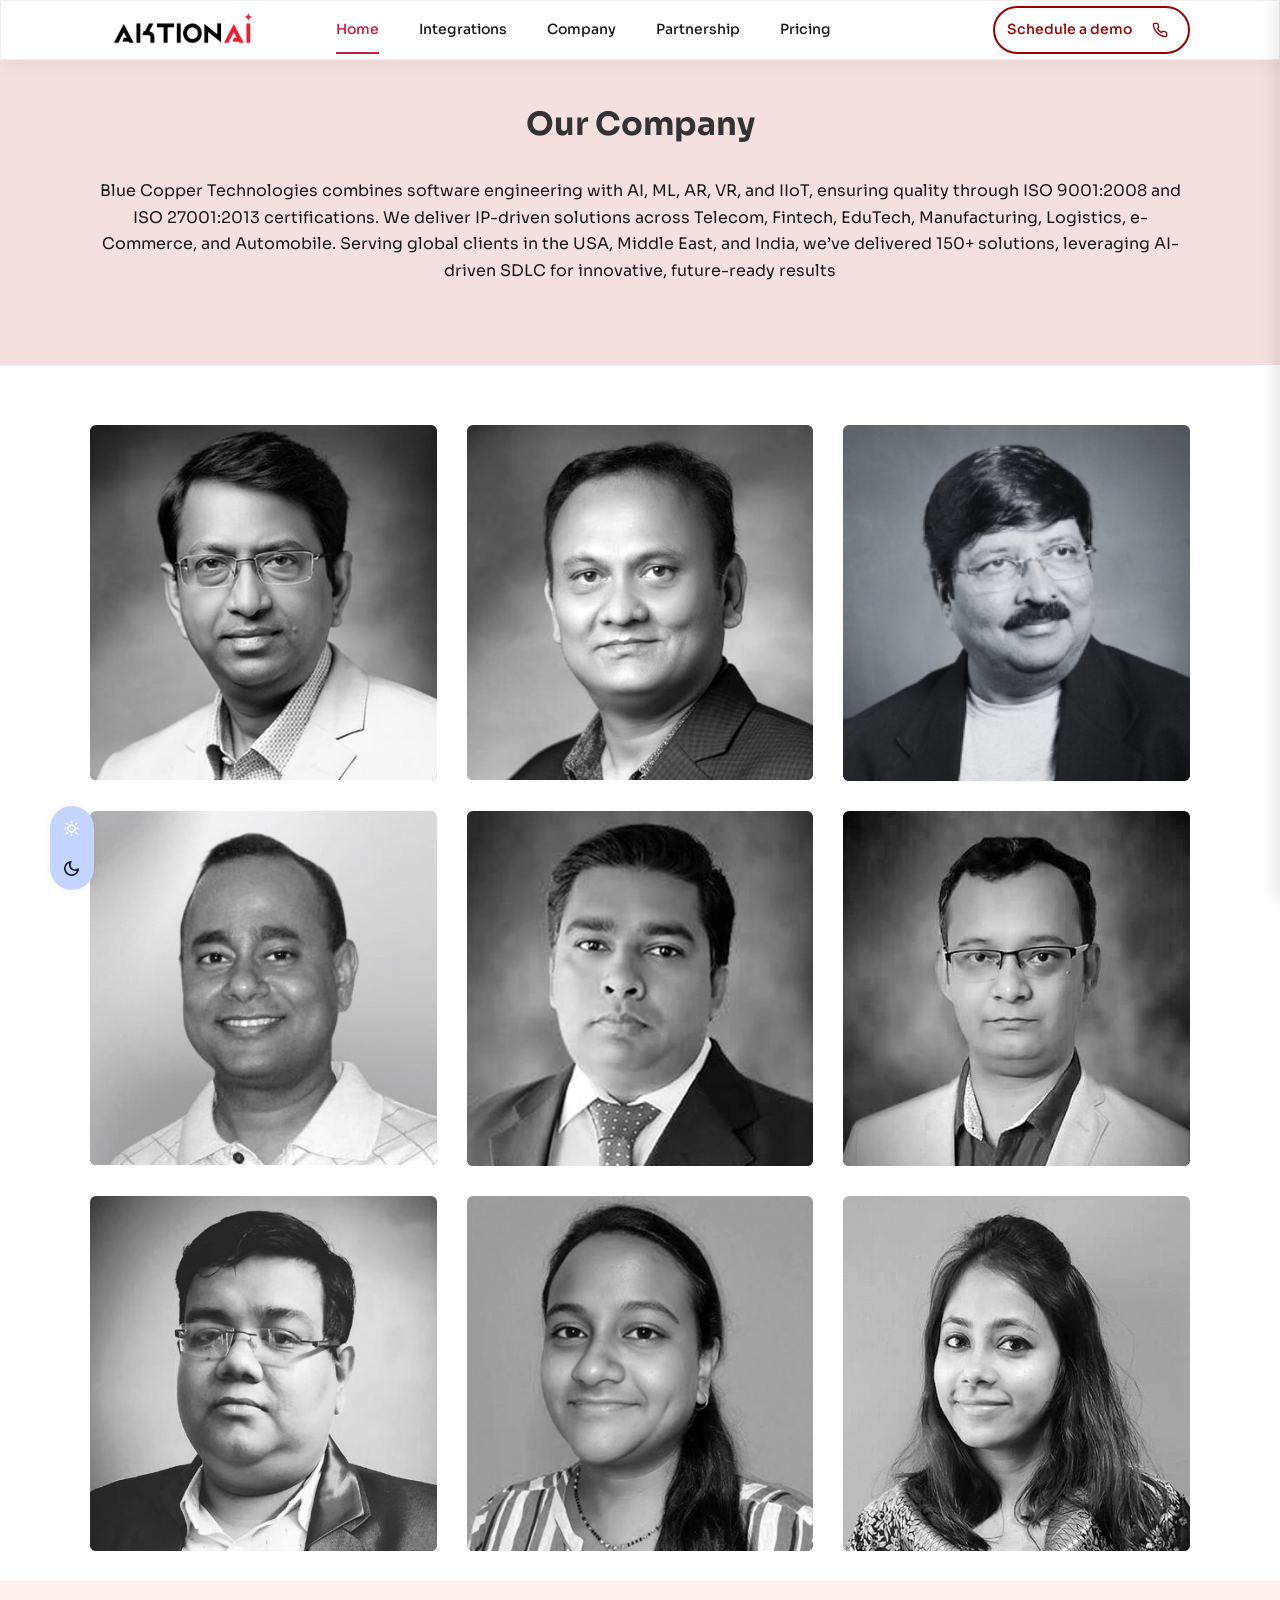
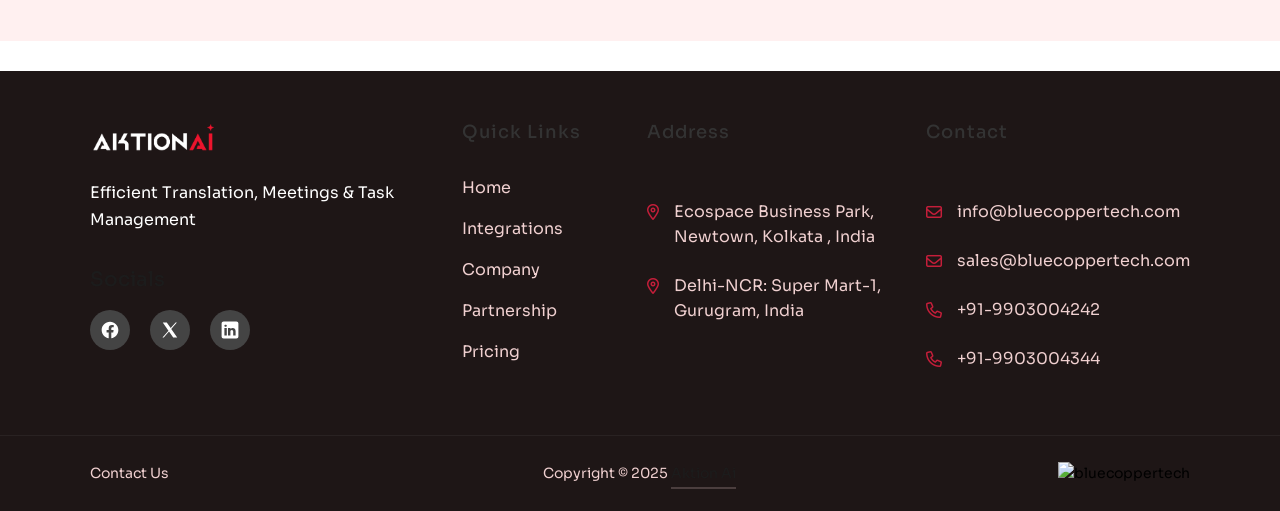
==== commit c1e7877a: "dark mode fixed" ====
--- a/company.html
+++ b/company.html
@@ -151,7 +151,7 @@
         <!-- Start Breadcrumb Area  -->
         <div class="main-content ">
             <!-- Start Breadcarumb area  -->
-            <div class="breadcrumb-area breadcarumb-style-1 pt--50 pb--50">
+            <div class="breadcrumb-bp  pt--50 pb--50">
                 <div class="container">
                     <div class="row">
                         <div class="col-lg-12">
@@ -161,7 +161,8 @@
                                     <li class="rainbow-breadcrumb-item"><a href="index.html">Home</a></li>
                                     <li class="rainbow-breadcrumb-item active">Our Company</li>
                                 </ul> -->
-                                <p class="mt-5">Blue Copper Technologies combines software engineering with AI, ML, AR,
+                                <p class="mt-5 bc-desc">Blue Copper Technologies combines software engineering with AI,
+                                    ML, AR,
                                     VR, and IIoT,
                                     ensuring quality through ISO
                                     9001:2008 and ISO 27001:2013 certifications.
@@ -179,7 +180,7 @@
             <!-- End Breadcarumb area  -->
         </div>
 
-        <div class="rbt-team-area bg-color-1 mt-5 pt-5 pb--0">
+        <div class="rbt-team-area mt-5 pt-5 pb--0">
             <div class="container">
                 <div class="row row--15 mt_dec--30">
                     <!-- Start Single Team  -->
--- a/assets/css/style.css
+++ b/assets/css/style.css
@@ -82,45 +82,56 @@
 /*-- Variables --*/
 @import url("https://fonts.googleapis.com/css2?family=Sora:wght@100;200;300;400;500;600;700;800&display=swap");
 :root {
+  /* Consolidated Color Variables */
   --color-primary: #c41e3a;
   --color-primary-alt: #a61a31;
   --color-secondary: #b22222;
   --color-primary-gradient-start: #800000;
   --color-primary-gradient-end: #c41e3a;
-  --color-heading: #ffffff;
+  --color-heading: #1c1c1c;
   --color-body: #f0d0d0;
-  --color-link: #e0c0c0;
+  --dark-color-link: #313131 !important; /* Changed from dark-color-link */
   --color-text-off: #8b4040;
+
+  /* Background Colors */
+  --color-bg-1: #fff0f0; /* Former dark-bg-1 */
+  --color-bg-2: #302323; /* Former dark-bg-2 */
+  --color-bg-3: #e5c0c0; /* Former dark-bg-3 */
+  --color-bg-4: #f0d0d0; /* Former dark-bg-4 */
+
+  /* Neutral Colors */
   --color-dark: #2d2121;
   --color-darker: rgba(45, 33, 33, 0.7);
   --color-darkest: rgba(45, 33, 33, 0.3);
   --color-lessdark: #3d2d2d;
   --color-black: #000000;
   --color-blackest: #1e1616;
+
+  /* Borders & Strokes */
   --color-border: rgba(255, 255, 255, 0.05);
   --color-border-light: #e0c0c0;
   --color-border-dark: #1e1616;
-  --dark-bg-1: #fff0f0;
-  --dark-bg-2: #302323;
-  --dark-bg-3: #e5c0c0;
-  --dark-bg-4: #f0d0d0;
-  --dark-color-link: #8b4040;
   --color-border-2: #d9a3a3;
   --color-strock: #f5e0e0;
-  --dark-gradient-1: linear-gradient(
+
+  /* Gradients */
+  --color-gradient-1: linear-gradient(
     180deg,
     rgba(180, 45, 45, 0.19) 0%,
     rgba(255, 248, 248, 0.19) 100%
   );
-  --dark-gradient-2: linear-gradient(90deg, #990000 0%, #c41e3a 68.75%);
-  --dark-gradient-3: linear-gradient(
+  --color-gradient-2: linear-gradient(90deg, #990000 0%, #c41e3a 68.75%);
+  --color-gradient-3: linear-gradient(
     93deg,
     #e0c0c0 0.78%,
     rgba(224, 192, 192, 0) 97.43%
   );
-  --dark-shadow-1: 0px 14px 36.7px 0px rgba(21, 12, 12, 0.06);
-  --dark-shadow-2: 0px 26px 45.4px 0px rgba(180, 150, 150, 0.72);
-  --color-bg-1: #150c0c;
+
+  /* Shadows */
+  --color-shadow-1: 0px 14px 36.7px 0px rgba(21, 12, 12, 0.06);
+  --color-shadow-2: 0px 26px 45.4px 0px rgba(180, 150, 150, 0.72);
+
+  /* Additional Colors */
   --color-gray: #4b3e3e;
   --color-midgray: #878787;
   --color-light: #eae4e4;
@@ -128,10 +139,14 @@
   --color-lightest: #f5f0f0;
   --color-white: #ffffff;
   --color-white-off: rgba(255, 255, 255, 0.05);
+
+  /* Status Colors */
   --color-success: #990000;
   --color-danger: #800000;
   --color-warning: #8b0000;
   --color-info: #990000;
+
+  /* Social Colors */
   --color-facebook: #973b3b;
   --color-twitter: #990000;
   --color-youtube: #a30000;
@@ -141,12 +156,16 @@
   --color-vimeo: #8b0000;
   --color-twitch: #800000;
   --color-discord: #990000;
+
+  /* Extra Colors */
   --color-extra01: #666666;
   --color-extra02: #706060;
   --color-extra03: #fdfbfb;
   --color-extra04: #1a1a1a;
   --color-extra05: #242424;
   --color-extra06: #241111;
+
+  /* Remaining variables stay the same */
   --border-width: 2px;
   --radius-small: 4px;
   --radius: 12px;
@@ -173,7 +192,6 @@
   --line-height-b1: 1.67;
   --line-height-b2: 1.7;
   --line-height-b3: 1.6;
-  --line-height-b3: 1.3;
   --h1: 60px;
   --h2: 48px;
   --h3: 32px;
@@ -18031,7 +18049,7 @@
   form
   .forget-text
   .btn-read-more {
-  color: var(--color-primary);
+  color: white;
   font-weight: var(--p-medium);
 }
 .sign-up-box .signup-box-bottom .signup-box-content form button {
@@ -19251,7 +19269,7 @@
 .footer-style-default .footer-top .rainbow-footer-widget .desc-text {
   margin-top: 24px;
   margin-bottom: 32px;
-  color: var(--color-link);
+  color: white;
 }
 .footer-style-default .footer-top .rainbow-footer-widget .title {
   font-size: 18px;
--- a/assets/css/main.css
+++ b/assets/css/main.css
@@ -1022,6 +1022,7 @@
 
 .action-description {
   font-size: 18px;
+  color: #484848 !important;
   margin: 0 0 25px;
   opacity: 0.9;
   line-height: 1.5;
@@ -1058,6 +1059,7 @@
 
 .action-note {
   font-size: 14px;
+  color: #333 !important;
   opacity: 0.8;
   margin: 0;
   line-height: 1.5;
@@ -2639,6 +2641,10 @@
 
 /* Footer - Socials */
 
+.subtitle-new {
+  color: #d5d5d5 !important;
+}
+
 .social-icons {
   display: flex;
   /* justify-content: center; */
@@ -4249,3 +4255,15 @@
     padding-right: max(0.5rem, env(safe-area-inset-right, 0.5rem));
   }
 }
+
+.bc-desc {
+  color: #1a1a1a !important;
+}
+
+.breadcrumb-bp {
+  background-color: #f5e0e0 !important;
+}
+
+.copyright-name {
+  color: #919191 !important;
+}
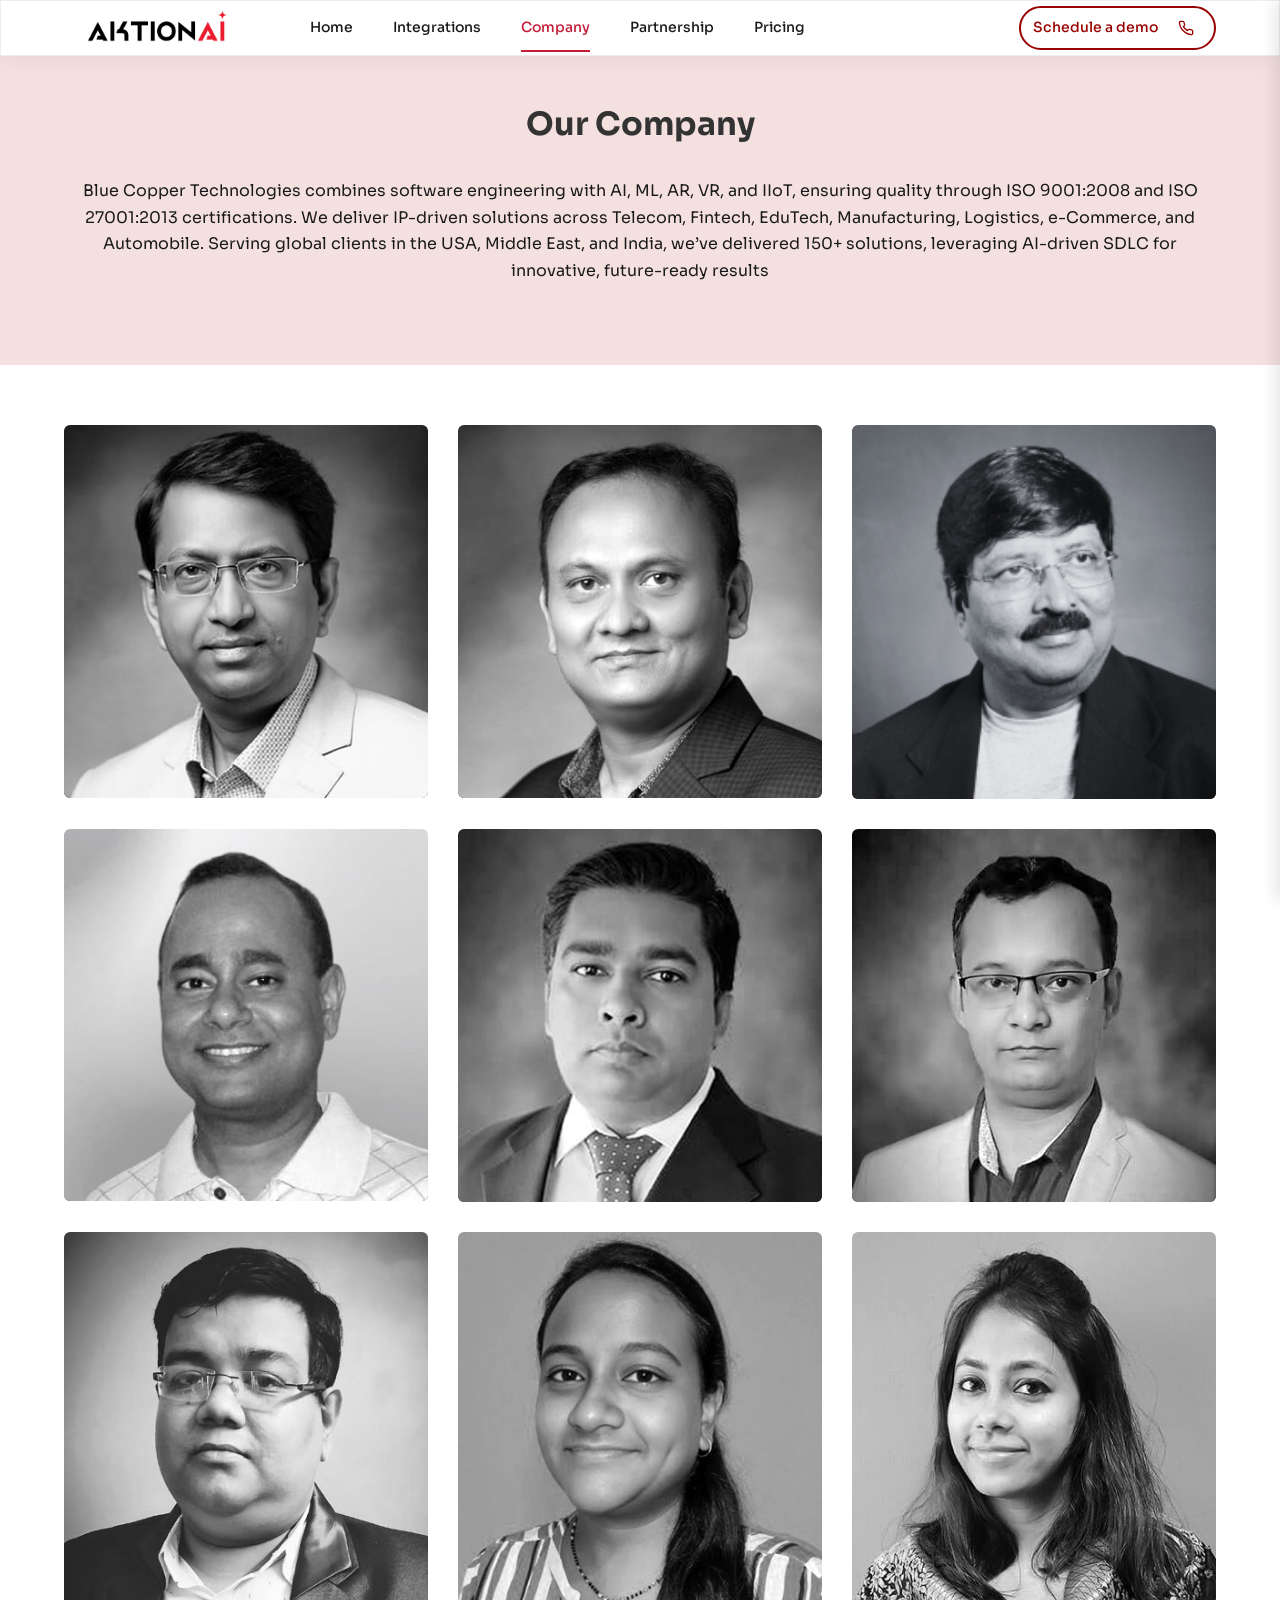
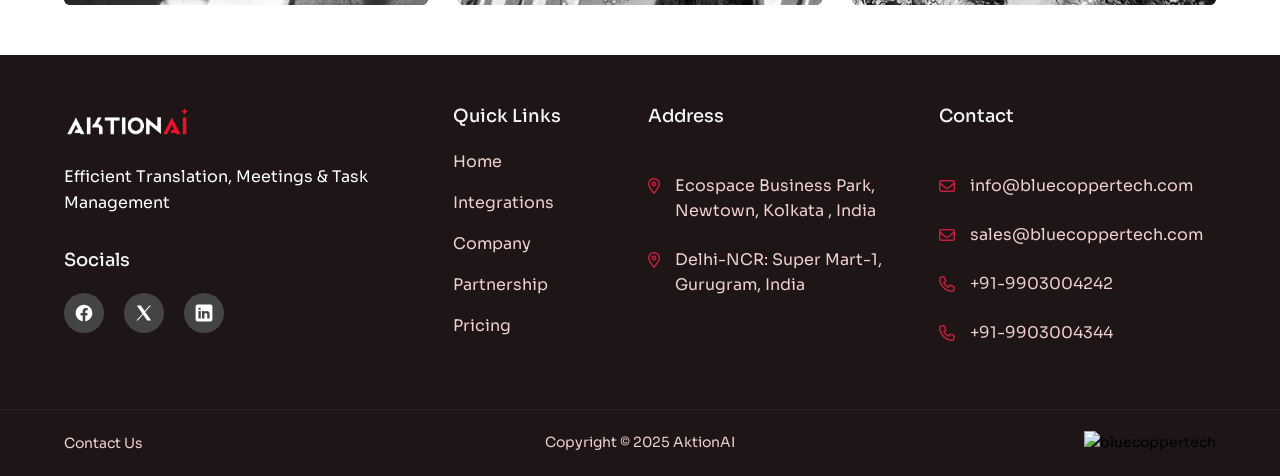
==== commit 619043b5: "ALl changes done , form integration pending" ====
--- a/company.html
+++ b/company.html
@@ -25,22 +25,7 @@
 <body>
     <main class="page-wrapper">
         <!-- End Header Top Area  -->
-        <div id="my_switcher" class="my_switcher">
-            <ul>
-                <li>
-                    <a href="javascript: void(0);" data-theme="light" class="setColor light">
-                        <img src="assets/images/light/switch/sun-01.svg" alt="Sun images"><span title="Light Mode">
-                            Light</span>
-                    </a>
-                </li>
-                <li>
-                    <a href="javascript: void(0);" data-theme="dark" class="setColor dark">
-                        <img src="assets/images/light/switch/vector.svg" alt="Vector Images"><span title="Dark Mode">
-                            Dark</span>
-                    </a>
-                </li>
-            </ul>
-        </div>
+
 
         <nav class="aktion-navbar">
             <div class="container aktion-navbar-container">
@@ -57,13 +42,13 @@
 
                 <ul class="aktion-nav-links">
                     <li class="aktion-nav-item">
-                        <a href="index.html" class="aktion-nav-link active">Home</a>
+                        <a href="index.html" class="aktion-nav-link ">Home</a>
                     </li>
                     <li class="aktion-nav-item">
                         <a href="integrations.html" class="aktion-nav-link">Integrations</a>
                     </li>
                     <li class="aktion-nav-item">
-                        <a href="company.html" class="aktion-nav-link">Company</a>
+                        <a href="company.html" class="aktion-nav-link active">Company</a>
                     </li>
                     <li class="aktion-nav-item">
                         <a href="partnership.html" class="aktion-nav-link">Partnership</a>
@@ -108,7 +93,7 @@
             </div>
             <ul class="aktion-nav-links">
                 <li class="aktion-nav-item">
-                    <a href="/" class="aktion-nav-link active">Home</a>
+                    <a href="/" class="aktion-nav-link ">Home</a>
                 </li>
                 <li class="aktion-nav-item">
                     <a href="/partnership.html" class="aktion-nav-link">Partnership</a>
@@ -117,7 +102,7 @@
                     <a href="/integrations.html" class="aktion-nav-link">Integrations</a>
                 </li>
                 <li class="aktion-nav-item">
-                    <a href="/company.html" class="aktion-nav-link">Company</a>
+                    <a href="/company.html" class="aktion-nav-link active">Company</a>
                 </li>
                 <li class="aktion-nav-item">
                     <a href="/pricing.html" class="aktion-nav-link">Pricing</a>
@@ -180,7 +165,7 @@
             <!-- End Breadcarumb area  -->
         </div>
 
-        <div class="rbt-team-area mt-5 pt-5 pb--0">
+        <div class="rbt-team-area mt-5 pt-5 pb--50">
             <div class="container">
                 <div class="row row--15 mt_dec--30">
                     <!-- Start Single Team  -->
@@ -198,6 +183,16 @@
                                             class="fab fa-linkedin-in"></i></a></li>
                                 <!-- <li><a href="#"><i class="fab fa-twitter"></i></a></li> -->
                             </ul>
+                            <!-- <div class="card-mobile-content">
+                                <div class="content">
+                                    <h4 class="title">ARUNABHA GHOSH</h4>
+                                    <p class="designation">FOUNDER & CEO</p>
+                                </div>
+                                <ul class="social-icon">
+                                    <li><a href="https://www.linkedin.com/in/argindia/"><i
+                                                class="fab fa-linkedin-in"></i></a></li>
+                                </ul>
+                            </div> -->
                         </div>
                     </div>
                     <!-- End Single Team  -->
@@ -341,16 +336,6 @@
         </div>
 
 
-        <!-- Start Team Area  -->
-        <div class="rbt-team-area bg-color-1 mt-5 pt-5 pb-5 mb-5">
-            <div class="container">
-
-                <div class="row row--15 mt_dec--30">
-                    <!-- Start Single Team  -->
-
-                </div>
-            </div>
-        </div>
 
         <!-- Start Footer Area  -->
         <footer class="rainbow-footer footer-style-default footer-style-3 position-relative">
@@ -367,14 +352,14 @@
                                 </div>
                                 <p class="b1 desc-text">Efficient Translation, Meetings & Task Management</p>
                                 <!-- <h6 class="subtitle">Join our Newsletter</h6>
-                                            <form class="newsletter-form" action="#">
-                                                <div class="form-group">
-                                                    <input type="email" placeholder="Enter Your Email Here">
-                                                    <button class="btn-default bg-solid-primary" type="submit"><i
-                                                            class="fa-sharp fa-regular fa-arrow-right"></i></button>
-                                                </div>
-                                            </form> -->
-                                <h6 class="subtitle">Socials </h6>
+                                <form class="newsletter-form" action="#">
+                                    <div class="form-group">
+                                        <input type="email" placeholder="Enter Your Email Here">
+                                        <button class="btn-default bg-solid-primary" type="submit"><i
+                                                class="fa-sharp fa-regular fa-arrow-right"></i></button>
+                                    </div>
+                                </form> -->
+                                <h4 class="subtitle-new">Socials </h4>
 
                                 <div class="social-icons">
 
@@ -414,7 +399,7 @@
                         <div class="col-lg-2 col-md-6 col-sm-6 col-12">
                             <div class="rainbow-footer-widget">
                                 <div class="widget-menu-bottom">
-                                    <h4 class="title">Quick Links</h4>
+                                    <h4 class="subtitle-new">Quick Links</h4>
                                     <div class="inner">
                                         <ul class="footer-link link-hover">
                                             <li><a href="index.html">Home</a></li>
@@ -431,7 +416,7 @@
                         <div class="col-lg-3 col-md-6 col-sm-6 col-12">
                             <div class="rainbow-footer-widget">
                                 <div class="widget-menu-top">
-                                    <h4 class="title">Address</h4>
+                                    <h4 class="subtitle-new">Address</h4>
                                     <div class="inner contact-div ">
 
                                         <ul class="footer-link contact-link">
@@ -454,7 +439,7 @@
                         <div class="col-lg-3 col-md-6 col-sm-6 col-12">
                             <div class="rainbow-footer-widget">
                                 <div class="widget-menu-top">
-                                    <h4 class="title">Contact</h4>
+                                    <h4 class="subtitle-new">Contact</h4>
                                     <div class="inner contact-div ">
                                         <ul class="footer-link contact-link">
                                             <li><i class="contact-icon fa-sharp fa-regular fa-envelope"></i><a
@@ -495,9 +480,7 @@
                     </div>
                     <div class="col-lg-4 col-md-4 col-sm-12">
                         <div class="copyright-center text-center">
-                            <p class="copyright-text mb-0">Copyright © 2025 <a href="/"
-                                    class="btn-read-more"><span>Aktion
-                                        Ai</span></a></p>
+                            <p class="copyright-text mb-0">Copyright © 2025 AktionAI
                         </div>
                     </div>
                     <div class="col-lg-4 col-md-4 col-sm-12 text-lg-end text-md-end text-center">
@@ -515,12 +498,7 @@
         </div>
     </main>
 
-    <!-- All Scripts  -->
-    <div class="rbt-progress-parent" style="display: none;">
-        <svg class="rbt-back-circle svg-inner" width="100%" height="100%" viewBox="-1 -1 102 102">
-            <path d="M50,1 a49,49 0 0,1 0,98 a49,49 0 0,1 0,-98" />
-        </svg>
-    </div>
+
 
     <!-- JS
 ============================================ -->
--- a/assets/css/style.css
+++ b/assets/css/style.css
@@ -12887,7 +12887,7 @@
   font-size: var(--font-size-b2);
   line-height: var(--line-height-b2);
   font-weight: var(--p-regular);
-  color: var(--color-body);
+  color: gray;
   padding: 30px 20px;
   border-top: 1px solid var(--color-border);
 }
@@ -13746,61 +13746,115 @@
 .team.team-style--bottom.variation-2:hover .thumbnail a::after {
   opacity: 1;
 }
-.team:hover {
-  transform: translateY(-10px);
-  box-shadow: 0 25px 55px rgba(253, 71, 102, 0.0022);
-}
-.team:hover::before {
-  opacity: 0;
-}
-.team:hover::after {
-  opacity: 1;
-}
-.team:hover .content .title {
-  transition-delay: 0.25s;
-  opacity: 1;
-  visibility: visible;
-  transform: translateY(0);
-}
-.team:hover .content .designation {
-  transition-delay: 0.33s;
-  opacity: 0.7;
-  visibility: visible;
-  transform: translateY(0);
-}
-.team:hover ul.social-icon li {
-  opacity: 1;
-  visibility: visible;
-  transform: translateY(0);
-}
-.team:hover ul.social-icon li:nth-child(1) {
-  -webkit-transition-delay: 0.07692s;
-  transition-delay: 0.07692s;
-}
-.team:hover ul.social-icon li:nth-child(2) {
-  -webkit-transition-delay: 0.15385s;
-  transition-delay: 0.15385s;
-}
-.team:hover ul.social-icon li:nth-child(3) {
-  -webkit-transition-delay: 0.23077s;
-  transition-delay: 0.23077s;
-}
-.team:hover ul.social-icon li:nth-child(4) {
-  -webkit-transition-delay: 0.33077s;
-  transition-delay: 0.23077s;
-}
-.team:hover ul.social-icon li:nth-child(5) {
-  -webkit-transition-delay: 0.43077s;
-  transition-delay: 0.23077s;
-}
-.team:hover .content {
-  opacity: 1;
-  visibility: visible;
-}
-.team:hover.team-style--bottom.variation-2 .content .icon-right {
-  opacity: 1;
-  transform: translateX(0);
-  visibility: visible;
+/* For large screens (992px and above): Hover effects */
+@media (min-width: 992px) {
+  .team:hover {
+    transform: translateY(-10px);
+    box-shadow: 0 25px 55px rgba(253, 71, 102, 0.0022);
+  }
+  .team:hover::before {
+    opacity: 0;
+  }
+  .team:hover::after {
+    opacity: 1;
+  }
+  .team:hover .content .title {
+    transition-delay: 0.25s;
+    opacity: 1;
+    visibility: visible;
+    transform: translateY(0);
+  }
+  .team:hover .content .designation {
+    transition-delay: 0.33s;
+    opacity: 0.7;
+    visibility: visible;
+    transform: translateY(0);
+  }
+  .team:hover ul.social-icon li {
+    opacity: 1;
+    visibility: visible;
+    transform: translateY(0);
+  }
+  .team:hover ul.social-icon li:nth-child(1) {
+    -webkit-transition-delay: 0.07692s;
+    transition-delay: 0.07692s;
+  }
+  .team:hover ul.social-icon li:nth-child(2) {
+    -webkit-transition-delay: 0.15385s;
+    transition-delay: 0.15385s;
+  }
+  .team:hover ul.social-icon li:nth-child(3) {
+    -webkit-transition-delay: 0.23077s;
+    transition-delay: 0.23077s;
+  }
+  .team:hover ul.social-icon li:nth-child(4) {
+    -webkit-transition-delay: 0.33077s;
+    transition-delay: 0.23077s;
+  }
+  .team:hover ul.social-icon li:nth-child(5) {
+    -webkit-transition-delay: 0.43077s;
+    transition-delay: 0.23077s;
+  }
+  .team:hover .content {
+    opacity: 1;
+    visibility: visible;
+  }
+  .team:hover.team-style--bottom.variation-2 .content .icon-right {
+    opacity: 1;
+    transform: translateX(0);
+    visibility: visible;
+  }
+}
+
+/* For small screens (991px and below): Default active state without animations */
+@media (max-width: 991px) {
+  /* Disable all transitions */
+  .team,
+  .team::before,
+  .team::after,
+  .team .content,
+  .team .content .title,
+  .team .content .designation,
+  .team ul.social-icon li,
+  .team.team-style--bottom.variation-2 .content .icon-right {
+    transition: none !important;
+  }
+
+  /* Apply all hover effects by default */
+  .team {
+    transform: translateY(-10px) !important;
+    box-shadow: 0 25px 55px rgba(253, 71, 102, 0.0022) !important;
+  }
+  .team::before {
+    opacity: 0 !important;
+  }
+  .team::after {
+    opacity: 1 !important;
+  }
+  .team .content .title {
+    opacity: 1 !important;
+    visibility: visible !important;
+    transform: translateY(0) !important;
+  }
+  .team .content .designation {
+    opacity: 0.7 !important;
+    visibility: visible !important;
+    transform: translateY(0) !important;
+  }
+  .team ul.social-icon li {
+    opacity: 1 !important;
+    visibility: visible !important;
+    transform: translateY(0) !important;
+  }
+  .team .content {
+    opacity: 1 !important;
+    visibility: visible !important;
+  }
+  .team.team-style--bottom.variation-2 .content .icon-right {
+    opacity: 1 !important;
+    transform: translateX(0) !important;
+    visibility: visible !important;
+  }
 }
 
 @keyframes rotateCircle {
@@ -16733,7 +16787,7 @@
   padding: 40px;
   border-radius: 10px;
   padding-top: 40px;
-  background: var(--color-blackest);
+  background: #F5E0E0;
   padding-bottom: 50px;
   box-shadow: 0 0 20px rgba(0, 0, 0, 0.05);
   transition: 0.3s;
@@ -17361,7 +17415,7 @@
 }
 
 .contact-details-box {
-  background: var(--color-blackest);
+  background: #f5e0e0;
   padding: 50px;
   border-radius: var(--radius);
 }
--- a/assets/css/main.css
+++ b/assets/css/main.css
@@ -45,6 +45,7 @@
 }
 .nav-height {
   height: 25px;
+  width: 100%;
 }
 
 .aktion-navbar-container {
@@ -129,7 +130,7 @@
   border: 2px solid #990000 !important;
   color: #990000;
   text-decoration: none;
-  padding: 6px 12px;
+  padding: 4px 12px;
   border-radius: 100px;
   font-size: 14px;
   font-weight: 500;
@@ -141,6 +142,9 @@
 @media (max-width: 468px) {
   .aktion-demo-btn {
     /* display: none !important; */
+    padding: 2px 8px;
+    font-size: 12px;
+    /* gap: calc(6px - 2px); */
   }
 }
 
@@ -872,7 +876,7 @@
 /* Redesigned CTA Section Styles */
 .productivity-boost-section {
   padding: 80px 0;
-  background: linear-gradient(135deg, #f8f9fa 0%, #f1f3f5 100%);
+  background: #f8f9fa;
   position: relative;
   overflow: hidden;
 }
@@ -885,11 +889,7 @@
   width: 300px;
   height: 300px;
   border-radius: 50%;
-  background: radial-gradient(
-    circle,
-    rgba(196, 30, 58, 0.05) 0%,
-    transparent 70%
-  );
+
   z-index: 1;
 }
 
@@ -912,7 +912,7 @@
 .productivity-container {
   max-width: 1200px;
   margin: 0 auto;
-  padding: 0 20px;
+  /* padding: 0 20px; */
   position: relative;
   z-index: 2;
 }
@@ -2350,14 +2350,8 @@
   overflow: hidden;
   box-shadow: 0 10px 30px rgba(0, 0, 0, 0.08);
   width: 100%;
-  transition: all 0.3s ease;
   position: relative;
   border: 1px solid rgba(0, 0, 0, 0.05);
-}
-
-.aktionAI-category-card:hover {
-  transform: translateY(-5px);
-  box-shadow: 0 15px 35px rgba(0, 0, 0, 0.12);
 }
 
 .aktionAI-category-card:before {
@@ -2370,12 +2364,27 @@
   background: #dc3545;
   transform: scaleX(0);
   transform-origin: right;
-  transition: transform 0.4s ease;
-}
-
-.aktionAI-category-card:hover:before {
-  transform: scaleX(1);
-  transform-origin: left;
+}
+
+/* Only apply hover effects on tablet and larger screens (768px and above) */
+@media (min-width: 768px) {
+  .aktionAI-category-card {
+    transition: all 0.3s ease;
+  }
+
+  .aktionAI-category-card:before {
+    transition: transform 0.4s ease;
+  }
+
+  .aktionAI-category-card:hover {
+    transform: translateY(-5px);
+    box-shadow: 0 15px 35px rgba(0, 0, 0, 0.12);
+  }
+
+  .aktionAI-category-card:hover:before {
+    transform: scaleX(1);
+    transform-origin: left;
+  }
 }
 
 .aktionAI-category-header {
@@ -2642,7 +2651,8 @@
 /* Footer - Socials */
 
 .subtitle-new {
-  color: #d5d5d5 !important;
+  color: #f4f4f4 !important;
+  font-size: 1.8rem;
 }
 
 .social-icons {
@@ -4052,7 +4062,7 @@
 }
 
 .opti_price_amount {
-  font-size: 1.3rem;
+  font-size: 1.6rem;
   color: #e63946;
   font-weight: 600;
   margin-bottom: 0.5rem;
@@ -4060,14 +4070,14 @@
 
 .opti_price_amount_strike {
   text-decoration: line-through;
-  font-size: 1.1rem;
+  font-size: 1.6rem;
   color: #6c757d;
   display: block;
   margin-top: 0.25rem;
 }
 
 .opti_price_intro {
-  font-size: 0.95rem;
+  font-size: 1.1rem;
   color: #6c757d;
   margin-bottom: 0.25rem;
 }
@@ -4267,3 +4277,345 @@
 .copyright-name {
   color: #919191 !important;
 }
+
+/* Integrations section */
+.integrations-section {
+  padding: 90px 0;
+  background-color: #ffffff;
+  position: relative;
+}
+
+.container {
+  max-width: 1200px;
+  margin: 0 auto;
+  padding: 0 24px;
+}
+
+/* Section header */
+.section-header {
+  text-align: center;
+  margin-bottom: 60px;
+}
+
+.section-badge {
+  display: inline-block;
+  padding: 6px 16px;
+  background-color: rgba(79, 70, 229, 0.1);
+  color: #4f46e5;
+  border-radius: 20px;
+  font-size: 14px;
+  font-weight: 600;
+  text-transform: uppercase;
+  letter-spacing: 0.5px;
+  margin-bottom: 16px;
+}
+
+.section-title {
+  font-size: 36px;
+  font-weight: 700;
+  color: #111827;
+  margin-bottom: 16px;
+  line-height: 1.2;
+}
+
+.section-description {
+  font-size: 18px;
+  color: #6b7280;
+  max-width: 650px;
+  margin: 0 auto;
+}
+
+/* Integration grid */
+.integration-grid {
+  display: grid;
+  grid-template-columns: repeat(3, 1fr);
+  gap: 30px;
+}
+
+/* Integration category card */
+.category-card {
+  background-color: #ffffff;
+  border-radius: 16px;
+  box-shadow: 0 4px 20px rgba(0, 0, 0, 0.05);
+  padding: 32px;
+  border: 1px solid #f0f0f5;
+}
+
+.category-header {
+  display: flex;
+  align-items: center;
+  margin-bottom: 24px;
+}
+
+.category-icon {
+  width: 48px;
+  height: 48px;
+  display: flex;
+  align-items: center;
+  justify-content: center;
+  background-color: rgba(79, 70, 229, 0.1);
+  border-radius: 12px;
+  margin-right: 16px;
+}
+
+.category-icon svg {
+  color: #4f46e5;
+}
+
+.category-title {
+  font-size: 20px;
+  font-weight: 600;
+  color: #111827;
+}
+
+/* Integration list */
+.integration-list {
+  list-style: none;
+}
+
+.integration-item {
+  display: flex;
+  align-items: center;
+  padding: 12px 0;
+  border-bottom: 1px solid #f3f4f6;
+}
+
+.integration-item:last-child {
+  border-bottom: none;
+}
+
+.integration-check {
+  display: flex;
+  align-items: center;
+  justify-content: center;
+  width: 24px;
+  height: 24px;
+  background-color: rgba(79, 70, 229, 0.1);
+  border-radius: 50%;
+  margin-right: 12px;
+  color: #4f46e5;
+  font-size: 14px;
+}
+
+.integration-name {
+  font-size: 16px;
+  font-weight: 500;
+  color: #374151;
+}
+
+/* CTA section */
+.cta-container {
+  margin-top: 60px;
+  text-align: center;
+}
+
+.cta-button {
+  display: inline-block;
+  background-color: #4f46e5;
+  color: white;
+  font-size: 16px;
+  font-weight: 600;
+  padding: 14px 32px;
+  border-radius: 8px;
+  text-decoration: none;
+  box-shadow: 0 4px 12px rgba(79, 70, 229, 0.2);
+  transition: background-color 0.3s ease;
+}
+
+/* Background elements */
+.bg-shape {
+  position: absolute;
+  z-index: -1;
+  opacity: 0.5;
+}
+
+.shape-1 {
+  top: 10%;
+  left: 0;
+  width: 300px;
+  height: 300px;
+  background: radial-gradient(
+    circle,
+    rgba(79, 70, 229, 0.08) 0%,
+    rgba(79, 70, 229, 0) 70%
+  );
+  border-radius: 50%;
+}
+
+.shape-2 {
+  bottom: 5%;
+  right: 0;
+  width: 400px;
+  height: 400px;
+  background: radial-gradient(
+    circle,
+    rgba(79, 70, 229, 0.08) 0%,
+    rgba(79, 70, 229, 0) 70%
+  );
+  border-radius: 50%;
+}
+
+/* Responsive styles */
+@media (max-width: 1024px) {
+  .integration-grid {
+    grid-template-columns: repeat(2, 1fr);
+  }
+}
+
+@media (max-width: 768px) {
+  .section-title {
+    font-size: 30px;
+  }
+
+  .section-description {
+    font-size: 16px;
+  }
+}
+
+@media (max-width: 640px) {
+  .integration-grid {
+    grid-template-columns: 1fr;
+  }
+
+  .integrations-section {
+    padding: 60px 0;
+  }
+
+  .section-header {
+    margin-bottom: 40px;
+  }
+}
+
+/* mobile company card section */
+
+.card-mobile-content {
+  position: absolute;
+  z-index: 20;
+  bottom: 10%;
+  /* left: 50%; */
+  width: 100%;
+  color: white;
+}
+
+.bcpt_contact_section {
+  padding: 60px 0;
+  margin-bottom: 50px !important;
+  /* font-family: "Inter", -apple-system, BlinkMacSystemFont, sans-serif; */
+}
+
+.bcpt_form_container {
+  background-color: #f5e0e0;
+  border-radius: 20px;
+  padding: 40px;
+}
+
+.bcpt_info_card {
+  background-color: #f5e0e0;
+  border-radius: 20px;
+  padding: 25px 30px;
+  margin-bottom: 25px;
+}
+
+.bcpt_section_title {
+  font-size: 32px;
+  font-weight: 700;
+  color: #333;
+  margin-bottom: 30px;
+}
+
+.bcpt_form_label {
+  font-weight: 600;
+  color: #333;
+  margin-bottom: 10px;
+  font-size: 16px;
+}
+
+.bcpt_form_input {
+  border: 1px solid #9f3e3e5f !important;
+  border-radius: 5px !important;
+  padding: 25px;
+  background-color: transparent;
+}
+
+.bcpt_form_textarea {
+  border: 1px solid #e5bebe;
+  border-radius: 10px;
+  padding: 15px;
+  background-color: transparent;
+  min-height: 250px !important;
+}
+
+.bcpt_submit_btn {
+  background-color: #8b0000;
+  color: white;
+  border: none;
+  border-radius: 10px;
+  padding: 15px 30px;
+  font-weight: 600;
+  width: 100%;
+  margin-top: 15px;
+  transition: background-color 0.3s;
+}
+
+.bcpt_submit_btn:hover {
+  background-color: #6b0000;
+}
+
+.bcpt_icon_container {
+  color: #b22222;
+  margin-right: 15px;
+}
+
+.bcpt_icon {
+  color: #b22222;
+  font-size: 24px;
+}
+
+.bcpt_info_title {
+  font-size: 24px;
+  font-weight: 600;
+  color: #333;
+  margin-bottom: 20px;
+}
+
+.bcpt_location_item {
+  margin-bottom: 20px;
+}
+
+.bcpt_location_name {
+  font-weight: 600;
+  font-size: 18px;
+  margin-bottom: 5px;
+}
+
+.bcpt_location_address {
+  color: #555;
+  text-decoration: none;
+}
+
+.bcpt_location_address:hover {
+  color: #b22222;
+}
+
+.bcpt_contact_link {
+  display: block;
+  color: #555;
+  text-decoration: none;
+  margin-bottom: 5px;
+}
+
+.bcpt_contact_link:hover {
+  color: #b22222;
+}
+
+.bcpt_info_container {
+  display: flex;
+  align-items: flex-start;
+}
+
+@media (max-width: 768px) {
+  .bcpt_form_container {
+    padding: 25px;
+    margin-bottom: 25px;
+  }
+}
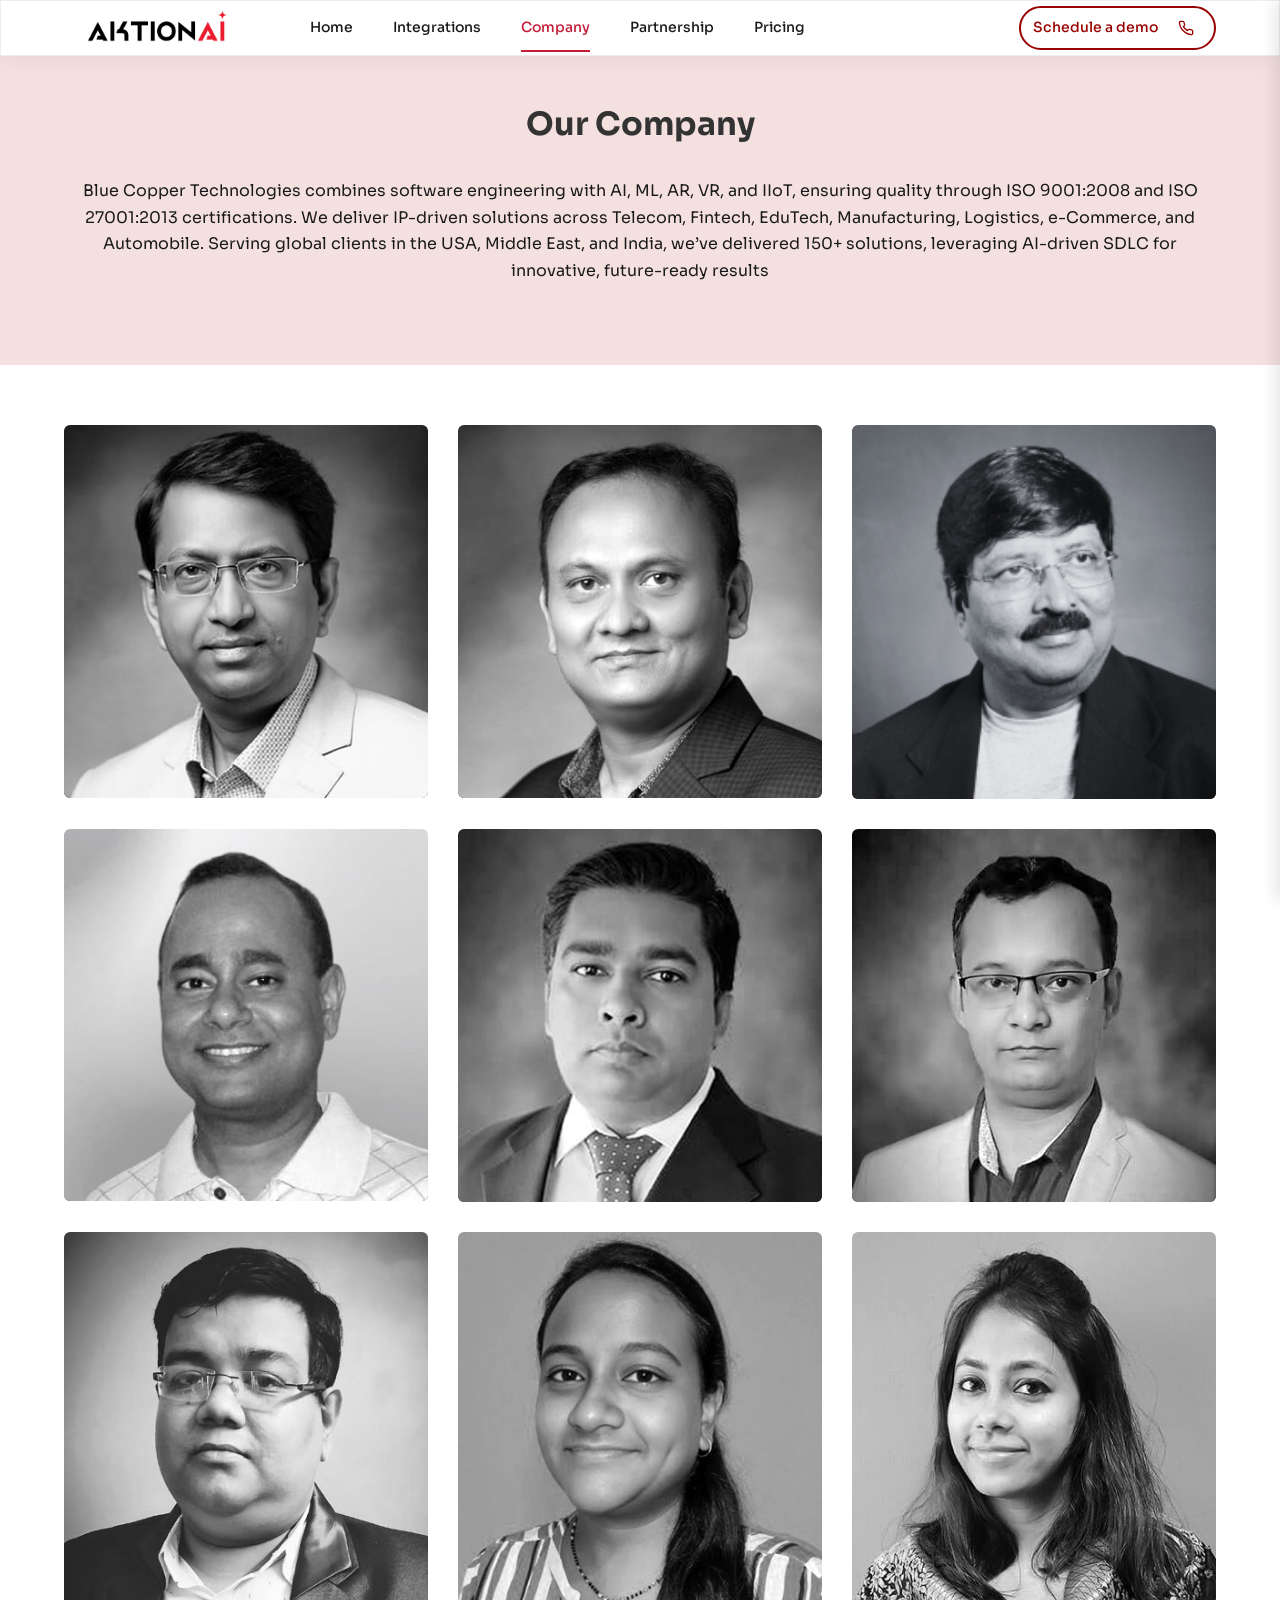
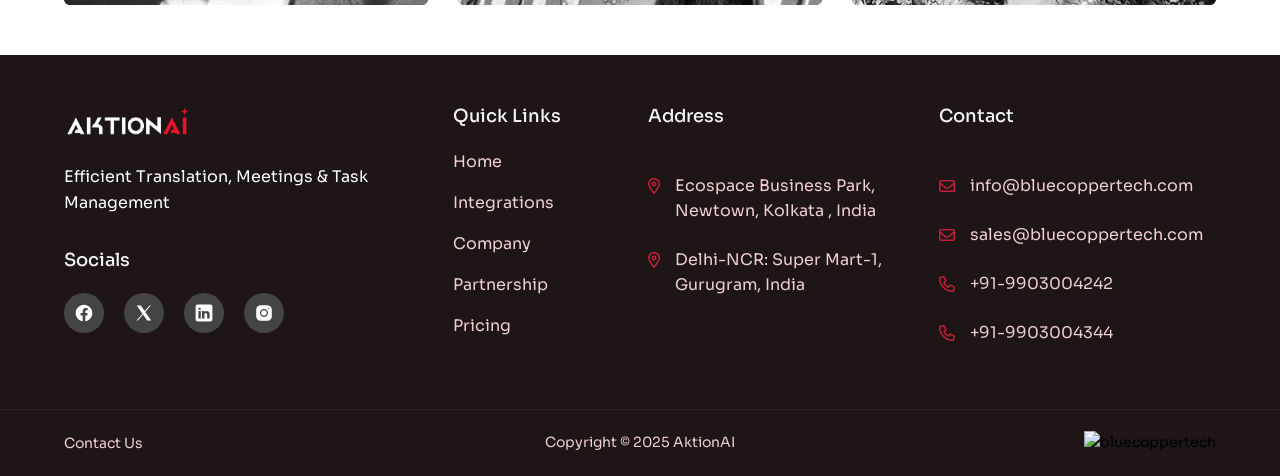
==== commit 90b883b5: "ALl changes done , form integration pending" ====
--- a/company.html
+++ b/company.html
@@ -179,7 +179,7 @@
                             </div>
                             <ul class="social-icon">
                                 <!-- <li><a href="#"><i class="fab fa-facebook-f"></i></a></li> -->
-                                <li><a href="https://www.linkedin.com/in/argindia/"><i
+                                <li><a href="https://www.linkedin.com/in/argindia/" target="_blank"><i
                                             class="fab fa-linkedin-in"></i></a></li>
                                 <!-- <li><a href="#"><i class="fab fa-twitter"></i></a></li> -->
                             </ul>
@@ -208,7 +208,7 @@
                             </div>
                             <ul class="social-icon">
                                 <!-- <li><a href="#"><i class="fab fa-facebook-f"></i></a></li> -->
-                                <li><a href="https://www.linkedin.com/in/abghosh/"><i
+                                <li><a href="https://www.linkedin.com/in/abghosh/" target="_blank"><i
                                             class="fab fa-linkedin-in"></i></a></li>
                                 <!-- <li><a href="#"><i class="fab fa-twitter"></i></a></li> -->
                             </ul>
@@ -228,8 +228,8 @@
                             </div>
                             <ul class="social-icon">
                                 <!-- <li><a href="#"><i class="fab fa-facebook-f"></i></a></li> -->
-                                <li><a href="https://www.linkedin.com/in/abhijit-chakrabarti-7b4aaa42/"><i
-                                            class="fab fa-linkedin-in"></i></a></li>
+                                <li><a href="https://www.linkedin.com/in/abhijit-chakrabarti-7b4aaa42/"
+                                        target="_blank"><i class="fab fa-linkedin-in"></i></a></li>
                                 <!-- <li><a href="#"><i class="fab fa-twitter"></i></a></li> -->
                             </ul>
                         </div>
@@ -244,7 +244,7 @@
                                 <p class="designation">Growth Orchestrator</p>
                             </div>
                             <ul class="social-icon">
-                                <li><a href="https://www.linkedin.com/in/sumit-dey-11640a7/"><i
+                                <li><a href="https://www.linkedin.com/in/sumit-dey-11640a7/" target="_blank"><i
                                             class="fab fa-linkedin-in"></i></a></li>
                             </ul>
                         </div>
@@ -260,7 +260,7 @@
                                 <p class="designation">GM - Technology</p>
                             </div>
                             <ul class="social-icon">
-                                <li><a href="https://www.linkedin.com/in/kumar-prasenjit/"><i
+                                <li><a href="https://www.linkedin.com/in/kumar-prasenjit/" target="_blank"><i
                                             class="fab fa-linkedin-in"></i></a></li>
                             </ul>
                         </div>
@@ -276,7 +276,7 @@
                                 <p class="designation">GM - Projects</p>
                             </div>
                             <ul class="social-icon">
-                                <li><a href="https://www.linkedin.com/in/abhirup-ghosh/"><i
+                                <li><a href="https://www.linkedin.com/in/abhirup-ghosh/" target="_blank"><i
                                             class="fab fa-linkedin-in"></i></a></li>
                             </ul>
                         </div>
@@ -292,7 +292,7 @@
                                 <p class="designation">Solution Architect</p>
                             </div>
                             <ul class="social-icon">
-                                <li><a href="https://www.linkedin.com/in/abhirup-ghosh/"><i
+                                <li><a href="https://www.linkedin.com/in/abhirup-ghosh/" target="_blank"><i
                                             class="fab fa-linkedin-in"></i></a></li>
                             </ul>
                         </div>
@@ -308,7 +308,7 @@
                                 <p class="designation">Project Manager</p>
                             </div>
                             <ul class="social-icon">
-                                <li><a href="https://www.linkedin.com/in/aparajita-sinha-bb869468/"><i
+                                <li><a href="https://www.linkedin.com/in/aparajita-sinha-bb869468/" target="_blank"><i
                                             class="fab fa-linkedin-in"></i></a>
                                 </li>
                             </ul>
@@ -325,7 +325,7 @@
                                 <p class="designation">Manager, Operations</p>
                             </div>
                             <ul class="social-icon">
-                                <li><a href="https://www.linkedin.com/in/pampa-das-901b8556/"><i
+                                <li><a href="https://www.linkedin.com/in/pampa-das-901b8556/" target="_blank"><i
                                             class="fab fa-linkedin-in"></i></a></li>
                             </ul>
                         </div>
@@ -352,13 +352,13 @@
                                 </div>
                                 <p class="b1 desc-text">Efficient Translation, Meetings & Task Management</p>
                                 <!-- <h6 class="subtitle">Join our Newsletter</h6>
-                                <form class="newsletter-form" action="#">
-                                    <div class="form-group">
-                                        <input type="email" placeholder="Enter Your Email Here">
-                                        <button class="btn-default bg-solid-primary" type="submit"><i
-                                                class="fa-sharp fa-regular fa-arrow-right"></i></button>
-                                    </div>
-                                </form> -->
+                                        <form class="newsletter-form" action="#">
+                                            <div class="form-group">
+                                                <input type="email" placeholder="Enter Your Email Here">
+                                                <button class="btn-default bg-solid-primary" type="submit"><i
+                                                        class="fa-sharp fa-regular fa-arrow-right"></i></button>
+                                            </div>
+                                        </form> -->
                                 <h4 class="subtitle-new">Socials </h4>
 
                                 <div class="social-icons">
@@ -392,6 +392,14 @@
                                             </path>
                                         </svg>
                                     </a>
+                                    <a href="#" target="_blank" aria-label="LinkedIn">
+                                        <!-- Instagram SVG Icon -->
+                                        <svg xmlns="http://www.w3.org/2000/svg" fill="#FFFFFF" viewBox="0 0 64 64"
+                                            width="64px" height="64px">
+                                            <path
+                                                d="M 21.580078 7 C 13.541078 7 7 13.544938 7 21.585938 L 7 42.417969 C 7 50.457969 13.544938 57 21.585938 57 L 42.417969 57 C 50.457969 57 57 50.455062 57 42.414062 L 57 21.580078 C 57 13.541078 50.455062 7 42.414062 7 L 21.580078 7 z M 47 15 C 48.104 15 49 15.896 49 17 C 49 18.104 48.104 19 47 19 C 45.896 19 45 18.104 45 17 C 45 15.896 45.896 15 47 15 z M 32 19 C 39.17 19 45 24.83 45 32 C 45 39.17 39.169 45 32 45 C 24.83 45 19 39.169 19 32 C 19 24.831 24.83 19 32 19 z M 32 23 C 27.029 23 23 27.029 23 32 C 23 36.971 27.029 41 32 41 C 36.971 41 41 36.971 41 32 C 41 27.029 36.971 23 32 23 z" />
+                                        </svg>
+                                    </a>
 
                                 </div>
                             </div>
@@ -405,7 +413,7 @@
                                             <li><a href="index.html">Home</a></li>
                                             <li><a href="integrations.html">Integrations</a></li>
                                             <li><a href="company.html">Company</a></li>
-                                            <li><a href="#">Partnership</a></li>
+                                            <li><a href="partnership.html">Partnership</a></li>
                                             <li><a href="pricing.html">Pricing</a></li>
                                         </ul>
                                     </div>
